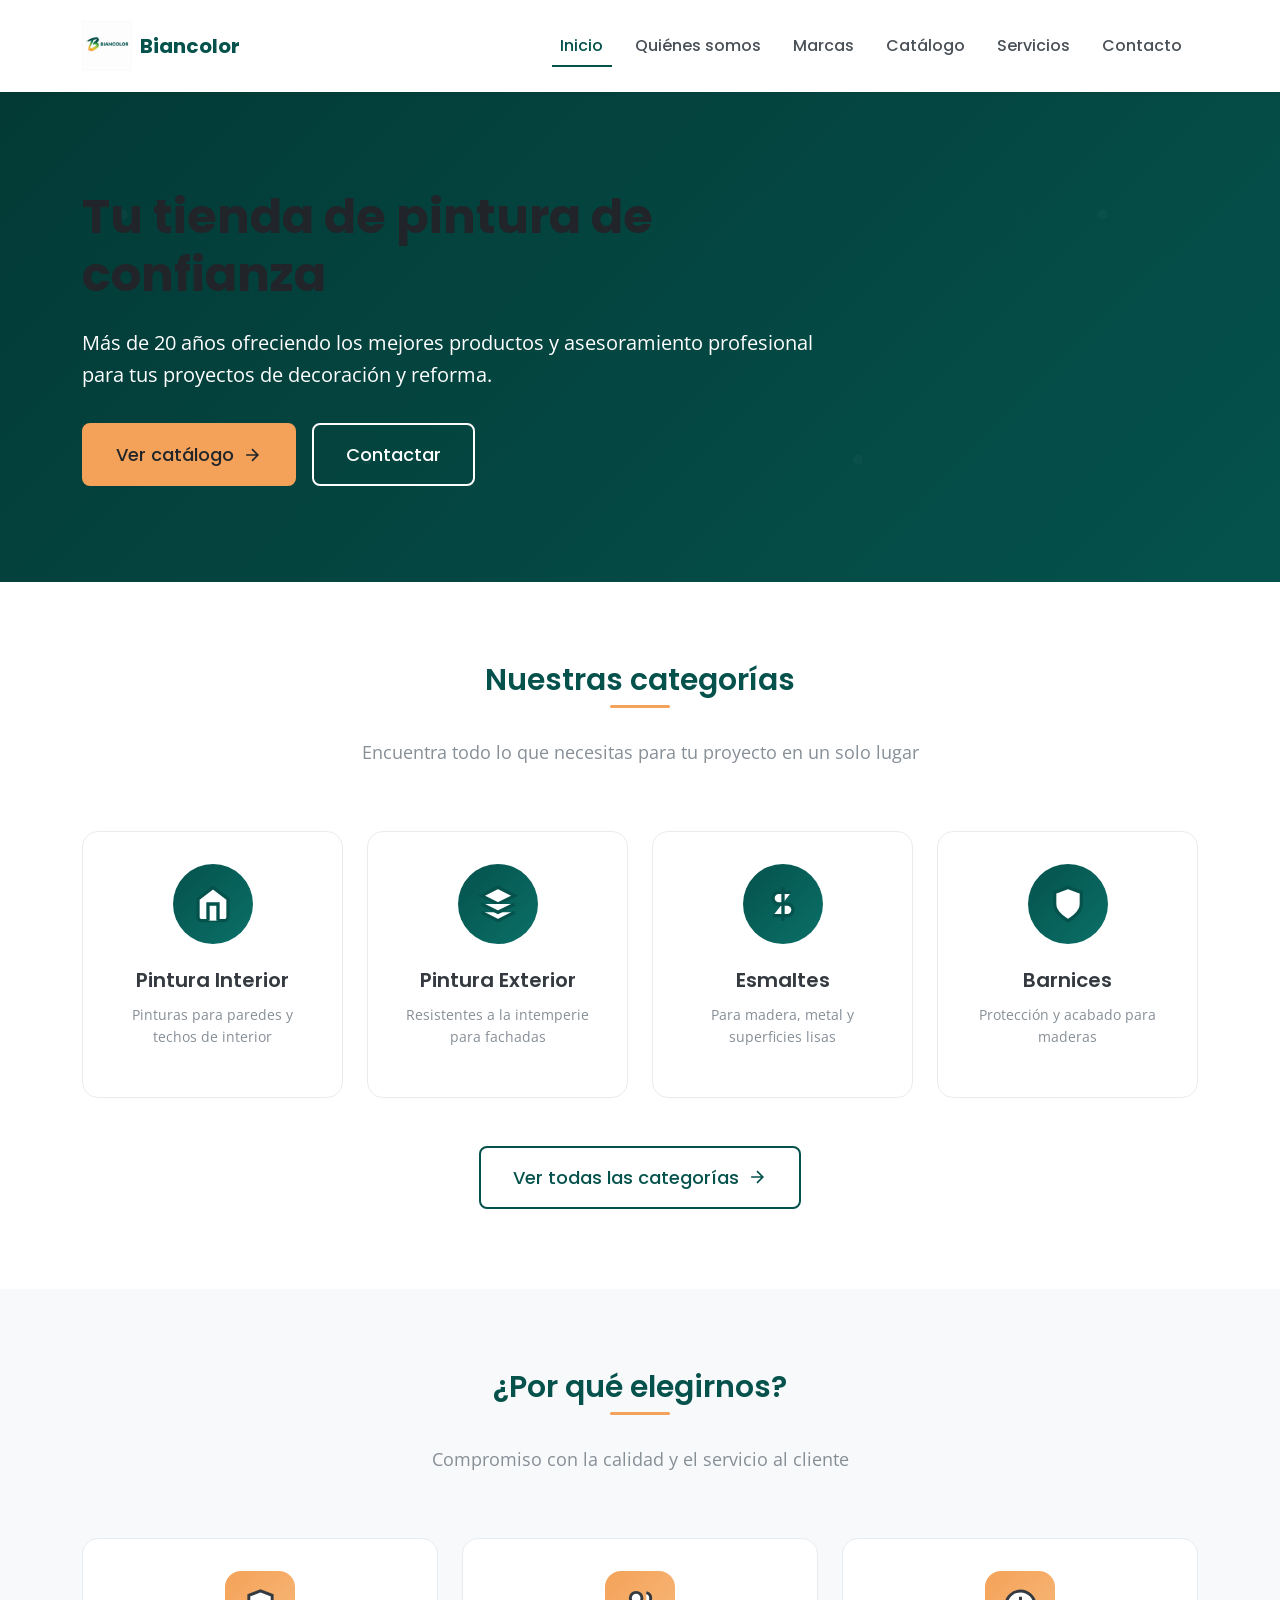
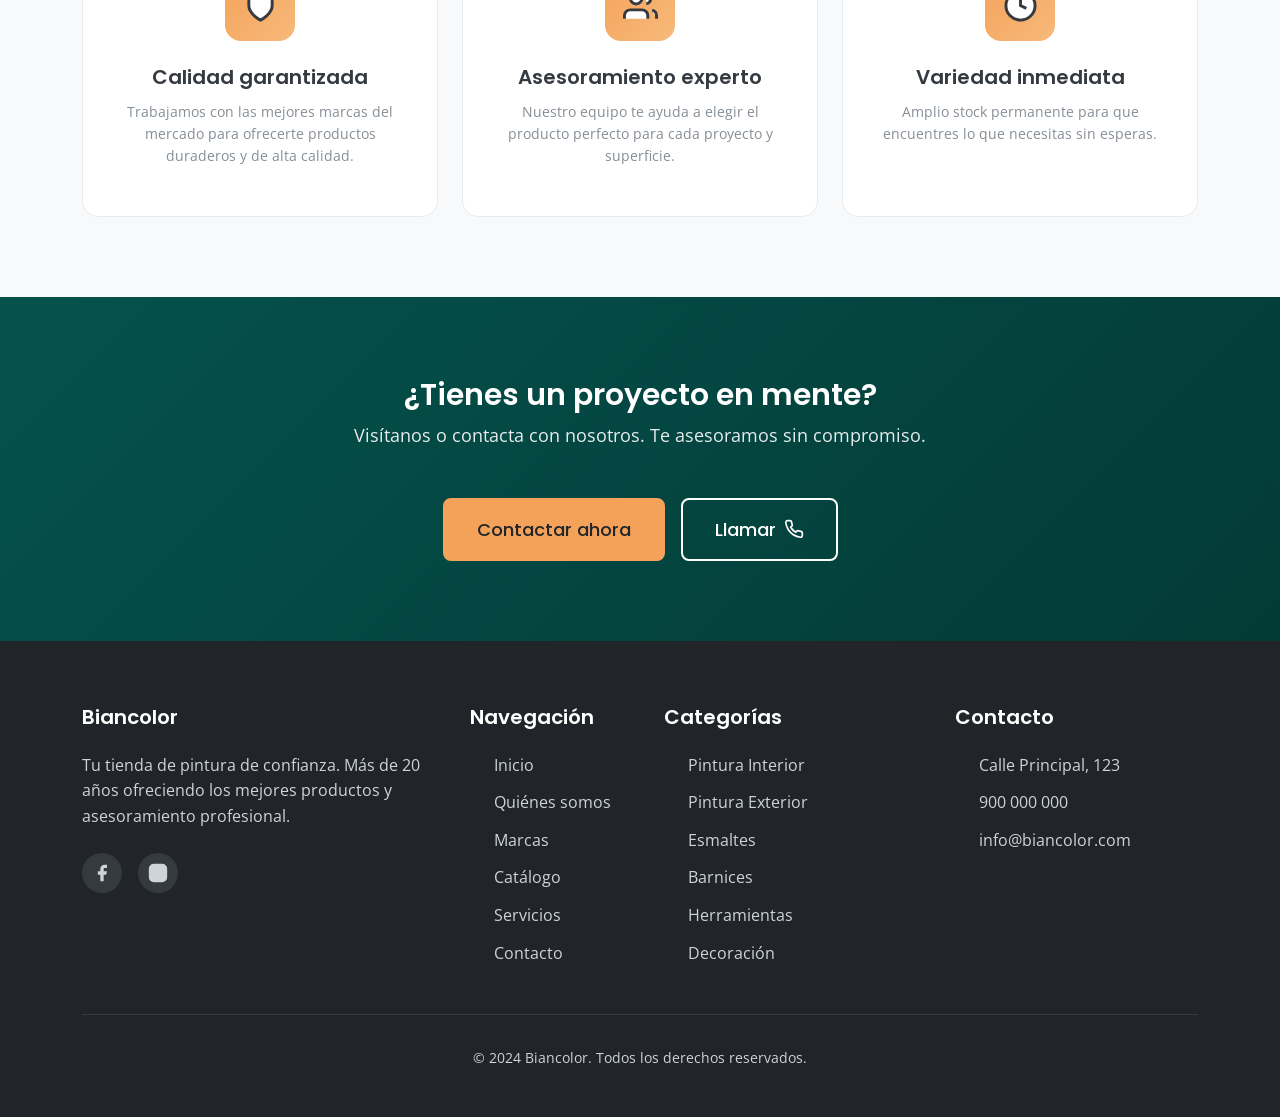
==== index.html @ 81487de4 "feat: web informativa Biancolor - tienda de pintura - HTML semántico con Bootstrap 5 - Catálogo diná" ====
<!DOCTYPE html>
<html lang="es">
<head>
  <meta charset="UTF-8">
  <meta name="viewport" content="width=device-width, initial-scale=1.0">
  <meta name="description" content="Biancolor - Tu tienda de pintura y suministros profesionales. Calidad, variedad y asesoramiento experto.">
  <title>Biancolor | Tu tienda de pintura</title>
  
  <!-- Google Fonts -->
  <link rel="preconnect" href="https://fonts.googleapis.com">
  <link rel="preconnect" href="https://fonts.gstatic.com" crossorigin>
  <link href="https://fonts.googleapis.com/css2?family=Open+Sans:wght@400;500;600&family=Poppins:wght@400;500;600;700&display=swap" rel="stylesheet">
  
  <!-- Bootstrap 5 CSS -->
  <link href="https://cdn.jsdelivr.net/npm/bootstrap@5.3.2/dist/css/bootstrap.min.css" rel="stylesheet">
  
  <!-- Custom CSS -->
  <link rel="stylesheet" href="css/styles.css">
</head>
<body>

  <!-- Navbar -->
  <nav class="navbar navbar-expand-lg sticky-top">
    <div class="container">
      <a class="navbar-brand d-flex align-items-center" href="index.html">
        <img src="images/logo.jpg" alt="Biancolor Logo">
        <span class="brand-text">Biancolor</span>
      </a>
      <button class="navbar-toggler" type="button" data-bs-toggle="collapse" data-bs-target="#navbarNav">
        <span class="navbar-toggler-icon"></span>
      </button>
      <div class="collapse navbar-collapse" id="navbarNav">
        <ul class="navbar-nav ms-auto">
          <li class="nav-item">
            <a class="nav-link active" href="index.html">Inicio</a>
          </li>
          <li class="nav-item">
            <a class="nav-link" href="quienes-somos.html">Quiénes somos</a>
          </li>
          <li class="nav-item">
            <a class="nav-link" href="marcas.html">Marcas</a>
          </li>
          <li class="nav-item">
            <a class="nav-link" href="catalogo.html">Catálogo</a>
          </li>
          <li class="nav-item">
            <a class="nav-link" href="servicios.html">Servicios</a>
          </li>
          <li class="nav-item">
            <a class="nav-link" href="contacto.html">Contacto</a>
          </li>
        </ul>
      </div>
    </div>
  </nav>

  <!-- Hero Section -->
  <section class="hero">
    <div class="container">
      <div class="row align-items-center">
        <div class="col-lg-8 hero-content">
          <h1>Tu tienda de pintura de confianza</h1>
          <p>Más de 20 años ofreciendo los mejores productos y asesoramiento profesional para tus proyectos de decoración y reforma.</p>
          <div class="d-flex flex-wrap gap-3">
            <a href="catalogo.html" class="btn btn-primary btn-lg">
              Ver catálogo
              <svg width="20" height="20" viewBox="0 0 24 24" fill="none" stroke="currentColor" stroke-width="2">
                <path d="M5 12h14M12 5l7 7-7 7"/>
              </svg>
            </a>
            <a href="contacto.html" class="btn btn-outline-primary btn-lg">
              Contactar
            </a>
          </div>
        </div>
      </div>
    </div>
  </section>

  <!-- Categorías destacadas -->
  <section class="section">
    <div class="container">
      <div class="section-title animate-on-scroll">
        <h2>Nuestras categorías</h2>
        <p>Encuentra todo lo que necesitas para tu proyecto en un solo lugar</p>
      </div>
      <div class="row g-4">
        <div class="col-lg-3 col-md-6 animate-on-scroll delay-1">
          <a href="catalogo.html?cat=pintura-interior" class="text-decoration-none">
            <div class="category-card">
              <div class="icon">
                <svg viewBox="0 0 24 24" fill="none" stroke="currentColor" stroke-width="2">
                  <path d="M3 9l9-7 9 7v11a2 2 0 0 1-2 2H5a2 2 0 0 1-2-2z"/>
                  <polyline points="9 22 9 12 15 12 15 22"/>
                </svg>
              </div>
              <h4>Pintura Interior</h4>
              <p>Pinturas para paredes y techos de interior</p>
            </div>
          </a>
        </div>
        <div class="col-lg-3 col-md-6 animate-on-scroll delay-2">
          <a href="catalogo.html?cat=pintura-exterior" class="text-decoration-none">
            <div class="category-card">
              <div class="icon">
                <svg viewBox="0 0 24 24" fill="none" stroke="currentColor" stroke-width="2">
                  <path d="M12 2L2 7l10 5 10-5-10-5z"/>
                  <path d="M2 17l10 5 10-5"/>
                  <path d="M2 12l10 5 10-5"/>
                </svg>
              </div>
              <h4>Pintura Exterior</h4>
              <p>Resistentes a la intemperie para fachadas</p>
            </div>
          </a>
        </div>
        <div class="col-lg-3 col-md-6 animate-on-scroll delay-3">
          <a href="catalogo.html?cat=esmaltes" class="text-decoration-none">
            <div class="category-card">
              <div class="icon">
                <svg viewBox="0 0 24 24" fill="none" stroke="currentColor" stroke-width="2">
                  <path d="M12 2v20M17 5H9.5a3.5 3.5 0 0 0 0 7h5a3.5 3.5 0 0 1 0 7H6"/>
                </svg>
              </div>
              <h4>Esmaltes</h4>
              <p>Para madera, metal y superficies lisas</p>
            </div>
          </a>
        </div>
        <div class="col-lg-3 col-md-6 animate-on-scroll delay-4">
          <a href="catalogo.html?cat=barnices" class="text-decoration-none">
            <div class="category-card">
              <div class="icon">
                <svg viewBox="0 0 24 24" fill="none" stroke="currentColor" stroke-width="2">
                  <path d="M12 22s8-4 8-10V5l-8-3-8 3v7c0 6 8 10 8 10z"/>
                </svg>
              </div>
              <h4>Barnices</h4>
              <p>Protección y acabado para maderas</p>
            </div>
          </a>
        </div>
      </div>
      <div class="text-center mt-5 animate-on-scroll">
        <a href="catalogo.html" class="btn btn-outline-secondary btn-lg">
          Ver todas las categorías
          <svg width="20" height="20" viewBox="0 0 24 24" fill="none" stroke="currentColor" stroke-width="2">
            <path d="M5 12h14M12 5l7 7-7 7"/>
          </svg>
        </a>
      </div>
    </div>
  </section>

  <!-- Por qué elegirnos -->
  <section class="section section-light">
    <div class="container">
      <div class="section-title animate-on-scroll">
        <h2>¿Por qué elegirnos?</h2>
        <p>Compromiso con la calidad y el servicio al cliente</p>
      </div>
      <div class="row g-4">
        <div class="col-lg-4 col-md-6 animate-on-scroll delay-1">
          <div class="service-card">
            <div class="service-icon">
              <svg viewBox="0 0 24 24" fill="none" stroke="currentColor" stroke-width="2">
                <path d="M12 22s8-4 8-10V5l-8-3-8 3v7c0 6 8 10 8 10z"/>
              </svg>
            </div>
            <h4>Calidad garantizada</h4>
            <p>Trabajamos con las mejores marcas del mercado para ofrecerte productos duraderos y de alta calidad.</p>
          </div>
        </div>
        <div class="col-lg-4 col-md-6 animate-on-scroll delay-2">
          <div class="service-card">
            <div class="service-icon">
              <svg viewBox="0 0 24 24" fill="none" stroke="currentColor" stroke-width="2">
                <path d="M17 21v-2a4 4 0 0 0-4-4H5a4 4 0 0 0-4 4v2"/>
                <circle cx="9" cy="7" r="4"/>
                <path d="M23 21v-2a4 4 0 0 0-3-3.87"/>
                <path d="M16 3.13a4 4 0 0 1 0 7.75"/>
              </svg>
            </div>
            <h4>Asesoramiento experto</h4>
            <p>Nuestro equipo te ayuda a elegir el producto perfecto para cada proyecto y superficie.</p>
          </div>
        </div>
        <div class="col-lg-4 col-md-6 animate-on-scroll delay-3">
          <div class="service-card">
            <div class="service-icon">
              <svg viewBox="0 0 24 24" fill="none" stroke="currentColor" stroke-width="2">
                <circle cx="12" cy="12" r="10"/>
                <polyline points="12 6 12 12 16 14"/>
              </svg>
            </div>
            <h4>Variedad inmediata</h4>
            <p>Amplio stock permanente para que encuentres lo que necesitas sin esperas.</p>
          </div>
        </div>
      </div>
    </div>
  </section>

  <!-- CTA -->
  <section class="section" style="background: linear-gradient(135deg, var(--color-primary) 0%, var(--color-primary-dark) 100%); color: white;">
    <div class="container text-center">
      <div class="animate-on-scroll">
        <h2 style="color: white;">¿Tienes un proyecto en mente?</h2>
        <p class="mb-5" style="font-size: var(--fs-lg); opacity: 0.9;">Visítanos o contacta con nosotros. Te asesoramos sin compromiso.</p>
        <div class="d-flex flex-wrap justify-content-center gap-3">
          <a href="contacto.html" class="btn btn-primary btn-lg">
            Contactar ahora
          </a>
          <a href="tel:+34900000000" class="btn btn-outline-primary btn-lg">
            Llamar
            <svg width="20" height="20" viewBox="0 0 24 24" fill="none" stroke="currentColor" stroke-width="2">
              <path d="M22 16.92v3a2 2 0 0 1-2.18 2 19.79 19.79 0 0 1-8.63-3.07 19.5 19.5 0 0 1-6-6 19.79 19.79 0 0 1-3.07-8.67A2 2 0 0 1 4.11 2h3a2 2 0 0 1 2 1.72 12.84 12.84 0 0 0 .7 2.81 2 2 0 0 1-.45 2.11L8.09 9.91a16 16 0 0 0 6 6l1.27-1.27a2 2 0 0 1 2.11-.45 12.84 12.84 0 0 0 2.81.7A2 2 0 0 1 22 16.92z"/>
            </svg>
          </a>
        </div>
      </div>
    </div>
  </section>

  <!-- Footer -->
  <footer class="footer">
    <div class="container">
      <div class="row g-5">
        <div class="col-lg-4">
          <h5>Biancolor</h5>
          <p>Tu tienda de pintura de confianza. Más de 20 años ofreciendo los mejores productos y asesoramiento profesional.</p>
          <div class="social-links mt-4">
            <a href="#" aria-label="Facebook">
              <svg viewBox="0 0 24 24" fill="currentColor">
                <path d="M18 2h-3a5 5 0 0 0-5 5v3H7v4h3v8h4v-8h3l1-4h-4V7a1 1 0 0 1 1-1h3z"/>
              </svg>
            </a>
            <a href="#" aria-label="Instagram">
              <svg viewBox="0 0 24 24" fill="none" stroke="currentColor" stroke-width="2">
                <rect x="2" y="2" width="20" height="20" rx="5" ry="5"/>
                <path d="M16 11.37A4 4 0 1 1 12.63 8 4 4 0 0 1 16 11.37z"/>
                <line x1="17.5" y1="6.5" x2="17.51" y2="6.5"/>
              </svg>
            </a>
          </div>
        </div>
        <div class="col-lg-2 col-md-4">
          <h5>Navegación</h5>
          <ul class="footer-links">
            <li><a href="index.html">Inicio</a></li>
            <li><a href="quienes-somos.html">Quiénes somos</a></li>
            <li><a href="marcas.html">Marcas</a></li>
            <li><a href="catalogo.html">Catálogo</a></li>
            <li><a href="servicios.html">Servicios</a></li>
            <li><a href="contacto.html">Contacto</a></li>
          </ul>
        </div>
        <div class="col-lg-3 col-md-4">
          <h5>Categorías</h5>
          <ul class="footer-links">
            <li><a href="catalogo.html?cat=pintura-interior">Pintura Interior</a></li>
            <li><a href="catalogo.html?cat=pintura-exterior">Pintura Exterior</a></li>
            <li><a href="catalogo.html?cat=esmaltes">Esmaltes</a></li>
            <li><a href="catalogo.html?cat=barnices">Barnices</a></li>
            <li><a href="catalogo.html?cat=herramientas">Herramientas</a></li>
            <li><a href="catalogo.html?cat=decoracion">Decoración</a></li>
          </ul>
        </div>
        <div class="col-lg-3 col-md-4">
          <h5>Contacto</h5>
          <ul class="footer-links">
            <li>
              <a href="https://maps.google.com" target="_blank">
                Calle Principal, 123
              </a>
            </li>
            <li>
              <a href="tel:+34900000000">
                900 000 000
              </a>
            </li>
            <li>
              <a href="mailto:info@biancolor.com">
                info@biancolor.com
              </a>
            </li>
          </ul>
        </div>
      </div>
      <div class="footer-bottom">
        <p>&copy; 2024 Biancolor. Todos los derechos reservados.</p>
      </div>
    </div>
  </footer>

  <!-- WhatsApp Float (solo móvil) -->
  <a href="https://wa.me/34600000000?text=Hola%2C%20me%20gustaría%20información%20sobre%20sus%20productos" 
     class="whatsapp-float d-md-none" 
     aria-label="Contactar por WhatsApp"
     target="_blank">
    <svg viewBox="0 0 24 24" fill="currentColor">
      <path d="M17.472 14.382c-.297-.149-1.758-.867-2.03-.967-.273-.099-.471-.148-.67.15-.197.297-.767.966-.94 1.164-.173.199-.347.223-.644.075-.297-.15-1.255-.463-2.39-1.475-.883-.788-1.48-1.761-1.653-2.059-.173-.297-.018-.458.13-.606.134-.133.298-.347.446-.52.149-.174.198-.298.298-.497.099-.198.05-.371-.025-.52-.075-.149-.669-1.612-.916-2.207-.242-.579-.487-.5-.669-.51-.173-.008-.371-.01-.57-.01-.198 0-.52.074-.792.372-.272.297-1.04 1.016-1.04 2.479 0 1.462 1.065 2.875 1.213 3.074.149.198 2.096 3.2 5.077 4.487.709.306 1.262.489 1.694.625.712.227 1.36.195 1.871.118.571-.085 1.758-.719 2.006-1.413.248-.694.248-1.289.173-1.413-.074-.124-.272-.198-.57-.347m-5.421 7.403h-.004a9.87 9.87 0 01-5.031-1.378l-.361-.214-3.741.982.998-3.648-.235-.374a9.86 9.86 0 01-1.51-5.26c.001-5.45 4.436-9.884 9.888-9.884 2.64 0 5.122 1.03 6.988 2.898a9.825 9.825 0 012.893 6.994c-.003 5.45-4.437 9.884-9.885 9.884m8.413-18.297A11.815 11.815 0 0012.05 0C5.495 0 .16 5.335.157 11.892c0 2.096.547 4.142 1.588 5.945L.057 24l6.305-1.654a11.882 11.882 0 005.683 1.448h.005c6.554 0 11.89-5.335 11.893-11.893a11.821 11.821 0 00-3.48-8.413z"/>
    </svg>
  </a>

  <!-- Bootstrap JS -->
  <script src="https://cdn.jsdelivr.net/npm/bootstrap@5.3.2/dist/js/bootstrap.bundle.min.js"></script>
  
  <!-- Custom JS -->
  <script src="js/animations.js"></script>
</body>
</html>
---- css/styles.css ----
/* ============================================
   BIANCOLOR - Estilos principales
   ============================================ */

/* ---------- Variables CSS ---------- */
:root {
  /* Colores corporativos (basados en logo teal) */
  --color-primary: #05524c;
  --color-primary-light: #0a7068;
  --color-primary-dark: #033a36;
  --color-secondary: #f4a259;
  --color-secondary-light: #f7b97a;
  --color-accent: #e76f51;

  /* Neutros */
  --color-white: #ffffff;
  --color-light: #f8f9fa;
  --color-gray-100: #f1f3f5;
  --color-gray-200: #e9ecef;
  --color-gray-300: #dee2e6;
  --color-gray-400: #ced4da;
  --color-gray-500: #adb5bd;
  --color-gray-600: #868e96;
  --color-gray-700: #495057;
  --color-gray-800: #343a40;
  --color-gray-900: #212529;

  /* Tipografía */
  --font-primary: 'Poppins', sans-serif;
  --font-secondary: 'Open Sans', sans-serif;

  /* Tamaños de fuente */
  --fs-xs: 0.75rem;
  --fs-sm: 0.875rem;
  --fs-base: 1rem;
  --fs-lg: 1.125rem;
  --fs-xl: 1.25rem;
  --fs-2xl: 1.5rem;
  --fs-3xl: 1.875rem;
  --fs-4xl: 2.25rem;
  --fs-5xl: 3rem;

  /* Espaciado */
  --space-1: 0.25rem;
  --space-2: 0.5rem;
  --space-3: 0.75rem;
  --space-4: 1rem;
  --space-5: 1.25rem;
  --space-6: 1.5rem;
  --space-8: 2rem;
  --space-10: 2.5rem;
  --space-12: 3rem;
  --space-16: 4rem;
  --space-20: 5rem;
  --space-24: 6rem;

  /* Bordes y sombras */
  --radius-sm: 0.25rem;
  --radius-md: 0.5rem;
  --radius-lg: 1rem;
  --radius-full: 9999px;

  --shadow-sm: 0 1px 3px rgba(0, 0, 0, 0.08);
  --shadow-md: 0 4px 6px rgba(0, 0, 0, 0.1);
  --shadow-lg: 0 10px 25px rgba(0, 0, 0, 0.12);
  --shadow-xl: 0 20px 40px rgba(0, 0, 0, 0.15);

  /* Transiciones */
  --transition-fast: 0.15s ease;
  --transition-base: 0.3s ease;
  --transition-slow: 0.5s ease;
}

/* ---------- Reset y base ---------- */
*,
*::before,
*::after {
  box-sizing: border-box;
  margin: 0;
  padding: 0;
}

html {
  scroll-behavior: smooth;
  font-size: 16px;
}

body {
  font-family: var(--font-secondary);
  font-size: var(--fs-base);
  line-height: 1.6;
  color: var(--color-gray-800);
  background-color: var(--color-white);
  overflow-x: hidden;
}

h1, h2, h3, h4, h5, h6 {
  font-family: var(--font-primary);
  font-weight: 600;
  line-height: 1.2;
  color: var(--color-gray-900);
}

h1 { font-size: var(--fs-4xl); }
h2 { font-size: var(--fs-3xl); }
h3 { font-size: var(--fs-2xl); }
h4 { font-size: var(--fs-xl); }

a {
  color: var(--color-primary);
  text-decoration: none;
  transition: color var(--transition-fast);
}

a:hover {
  color: var(--color-primary-light);
}

img {
  max-width: 100%;
  height: auto;
  display: block;
}

/* ---------- Animaciones ---------- */
@keyframes fadeIn {
  from {
    opacity: 0;
    transform: translateY(20px);
  }
  to {
    opacity: 1;
    transform: translateY(0);
  }
}

@keyframes fadeInLeft {
  from {
    opacity: 0;
    transform: translateX(-30px);
  }
  to {
    opacity: 1;
    transform: translateX(0);
  }
}

@keyframes fadeInRight {
  from {
    opacity: 0;
    transform: translateX(30px);
  }
  to {
    opacity: 1;
    transform: translateX(0);
  }
}

@keyframes scaleIn {
  from {
    opacity: 0;
    transform: scale(0.9);
  }
  to {
    opacity: 1;
    transform: scale(1);
  }
}

@keyframes pulse {
  0%, 100% {
    transform: scale(1);
  }
  50% {
    transform: scale(1.05);
  }
}

@keyframes float {
  0%, 100% {
    transform: translateY(0);
  }
  50% {
    transform: translateY(-10px);
  }
}

/* Clases de animación */
.animate-on-scroll {
  opacity: 0;
  transform: translateY(30px);
  transition: opacity var(--transition-slow), transform var(--transition-slow);
}

.animate-on-scroll.visible {
  opacity: 1;
  transform: translateY(0);
}

.animate-on-scroll.delay-1 { transition-delay: 0.1s; }
.animate-on-scroll.delay-2 { transition-delay: 0.2s; }
.animate-on-scroll.delay-3 { transition-delay: 0.3s; }
.animate-on-scroll.delay-4 { transition-delay: 0.4s; }

/* ---------- Componentes ---------- */

/* Navbar */
.navbar {
  background-color: var(--color-white);
  box-shadow: var(--shadow-sm);
  padding: var(--space-4) 0;
  position: sticky;
  top: 0;
  z-index: 1000;
  transition: all var(--transition-base);
}

.navbar.scrolled {
  padding: var(--space-2) 0;
  box-shadow: var(--shadow-md);
}

.navbar-brand img {
  height: 50px;
  width: auto;
  transition: transform var(--transition-base);
}

.navbar-brand:hover img {
  transform: scale(1.05);
}

.navbar-brand .brand-text {
  font-family: var(--font-primary);
  font-weight: 700;
  font-size: var(--fs-xl);
  color: var(--color-primary);
  margin-left: var(--space-2);
}

.nav-link {
  font-family: var(--font-primary);
  font-weight: 500;
  color: var(--color-gray-700) !important;
  padding: var(--space-2) var(--space-4) !important;
  position: relative;
  transition: color var(--transition-fast);
}

.nav-link::after {
  content: '';
  position: absolute;
  bottom: 0;
  left: 50%;
  width: 0;
  height: 2px;
  background-color: var(--color-primary);
  transition: all var(--transition-base);
  transform: translateX(-50%);
}

.nav-link:hover::after,
.nav-link.active::after {
  width: 80%;
}

.nav-link:hover,
.nav-link.active {
  color: var(--color-primary) !important;
}

.navbar-toggler {
  border: none;
  padding: var(--space-2);
}

.navbar-toggler:focus {
  box-shadow: none;
}

.navbar-toggler-icon {
  background-image: url("data:image/svg+xml,%3csvg xmlns='http://www.w3.org/2000/svg' viewBox='0 0 30 30'%3e%3cpath stroke='rgba(5, 82, 76, 0.8)' stroke-linecap='round' stroke-miterlimit='10' stroke-width='2' d='M4 7h22M4 15h22M4 23h22'/%3e%3c/svg%3e");
}

/* Hero Section */
.hero {
  background: linear-gradient(135deg, var(--color-primary-dark) 0%, var(--color-primary) 100%);
  color: var(--color-white);
  padding: var(--space-24) 0;
  position: relative;
  overflow: hidden;
}

.hero::before {
  content: '';
  position: absolute;
  top: 0;
  left: 0;
  right: 0;
  bottom: 0;
  background: url('data:image/svg+xml,<svg xmlns="http://www.w3.org/2000/svg" viewBox="0 0 100 100"><defs><pattern id="grain" width="100" height="100" patternUnits="userSpaceOnUse"><circle cx="25" cy="25" r="1" fill="rgba(255,255,255,0.05)"/><circle cx="75" cy="75" r="1" fill="rgba(255,255,255,0.05)"/></pattern></defs><rect width="100" height="100" fill="url(%23grain)"/></svg>');
  opacity: 0.5;
}

.hero-content {
  position: relative;
  z-index: 1;
}

.hero h1 {
  font-size: var(--fs-5xl);
  font-weight: 700;
  margin-bottom: var(--space-6);
  animation: fadeIn 0.8s ease-out;
}

.hero p {
  font-size: var(--fs-xl);
  opacity: 0.9;
  margin-bottom: var(--space-8);
  animation: fadeIn 0.8s ease-out 0.2s both;
}

.hero .btn {
  animation: fadeIn 0.8s ease-out 0.4s both;
}

/* Botones */
.btn {
  font-family: var(--font-primary);
  font-weight: 500;
  padding: var(--space-3) var(--space-6);
  border-radius: var(--radius-md);
  transition: all var(--transition-base);
  display: inline-flex;
  align-items: center;
  gap: var(--space-2);
}

.btn-primary {
  background-color: var(--color-secondary);
  color: var(--color-gray-900);
  border: 2px solid var(--color-secondary);
}

.btn-primary:hover {
  background-color: var(--color-secondary-light);
  border-color: var(--color-secondary-light);
  transform: translateY(-2px);
  box-shadow: var(--shadow-lg);
  color: var(--color-gray-900);
}

.btn-outline-primary {
  background-color: transparent;
  color: var(--color-white);
  border: 2px solid var(--color-white);
}

.btn-outline-primary:hover {
  background-color: var(--color-white);
  color: var(--color-primary);
  transform: translateY(-2px);
  box-shadow: var(--shadow-lg);
}

.btn-outline-secondary {
  background-color: transparent;
  color: var(--color-primary);
  border: 2px solid var(--color-primary);
}

.btn-outline-secondary:hover {
  background-color: var(--color-primary);
  color: var(--color-white);
  transform: translateY(-2px);
  box-shadow: var(--shadow-lg);
}

.btn-lg {
  padding: var(--space-4) var(--space-8);
  font-size: var(--fs-lg);
}

/* Secciones */
.section {
  padding: var(--space-20) 0;
}

.section-light {
  background-color: var(--color-light);
}

.section-title {
  text-align: center;
  margin-bottom: var(--space-16);
}

.section-title h2 {
  color: var(--color-primary);
  margin-bottom: var(--space-4);
  position: relative;
  display: inline-block;
}

.section-title h2::after {
  content: '';
  position: absolute;
  bottom: -10px;
  left: 50%;
  transform: translateX(-50%);
  width: 60px;
  height: 3px;
  background-color: var(--color-secondary);
  border-radius: var(--radius-full);
}

.section-title p {
  color: var(--color-gray-600);
  font-size: var(--fs-lg);
  max-width: 600px;
  margin: var(--space-6) auto 0;
}

/* Tarjetas de categorías */
.category-card {
  background: var(--color-white);
  border-radius: var(--radius-lg);
  padding: var(--space-8);
  text-align: center;
  transition: all var(--transition-base);
  border: 1px solid var(--color-gray-200);
  height: 100%;
}

.category-card:hover {
  transform: translateY(-8px);
  box-shadow: var(--shadow-xl);
  border-color: var(--color-primary);
}

.category-card .icon {
  width: 80px;
  height: 80px;
  background: linear-gradient(135deg, var(--color-primary) 0%, var(--color-primary-light) 100%);
  border-radius: var(--radius-full);
  display: flex;
  align-items: center;
  justify-content: center;
  margin: 0 auto var(--space-6);
  transition: transform var(--transition-base);
}

.category-card:hover .icon {
  transform: scale(1.1) rotate(5deg);
}

.category-card .icon svg {
  width: 40px;
  height: 40px;
  fill: var(--color-white);
}

.category-card h4 {
  margin-bottom: var(--space-3);
  color: var(--color-gray-800);
}

.category-card p {
  color: var(--color-gray-600);
  font-size: var(--fs-sm);
}

/* Tarjetas de productos */
.product-card {
  background: var(--color-white);
  border-radius: var(--radius-lg);
  overflow: hidden;
  transition: all var(--transition-base);
  border: 1px solid var(--color-gray-200);
  height: 100%;
  display: flex;
  flex-direction: column;
}

.product-card:hover {
  transform: translateY(-5px);
  box-shadow: var(--shadow-lg);
}

.product-card .product-image {
  position: relative;
  overflow: hidden;
  aspect-ratio: 4 / 3;
}

.product-card .product-image img {
  width: 100%;
  height: 100%;
  object-fit: cover;
  transition: transform var(--transition-slow);
}

.product-card:hover .product-image img {
  transform: scale(1.08);
}

.product-card .product-badge {
  position: absolute;
  top: var(--space-3);
  left: var(--space-3);
  background-color: var(--color-secondary);
  color: var(--color-gray-900);
  padding: var(--space-1) var(--space-3);
  border-radius: var(--radius-full);
  font-size: var(--fs-xs);
  font-weight: 600;
  font-family: var(--font-primary);
}

.product-card .product-body {
  padding: var(--space-5);
  flex-grow: 1;
  display: flex;
  flex-direction: column;
}

.product-card .product-ref {
  font-size: var(--fs-xs);
  color: var(--color-gray-500);
  font-family: var(--font-primary);
  margin-bottom: var(--space-2);
}

.product-card .product-name {
  font-family: var(--font-primary);
  font-weight: 600;
  font-size: var(--fs-lg);
  color: var(--color-gray-800);
  margin-bottom: var(--space-2);
}

.product-card .product-brand {
  font-size: var(--fs-sm);
  color: var(--color-primary);
  font-weight: 500;
  margin-bottom: var(--space-3);
}

.product-card .product-description {
  font-size: var(--fs-sm);
  color: var(--color-gray-600);
  line-height: 1.5;
  flex-grow: 1;
}

/* Filtros del catálogo */
.catalog-filters {
  display: flex;
  flex-wrap: wrap;
  gap: var(--space-3);
  justify-content: center;
  margin-bottom: var(--space-10);
}

.filter-btn {
  font-family: var(--font-primary);
  font-weight: 500;
  padding: var(--space-2) var(--space-5);
  border: 2px solid var(--color-gray-300);
  border-radius: var(--radius-full);
  background: var(--color-white);
  color: var(--color-gray-700);
  cursor: pointer;
  transition: all var(--transition-base);
}

.filter-btn:hover {
  border-color: var(--color-primary);
  color: var(--color-primary);
  background-color: var(--color-light);
}

.filter-btn.active {
  background-color: var(--color-primary);
  border-color: var(--color-primary);
  color: var(--color-white);
}

/* Empty state */
.empty-state {
  text-align: center;
  padding: var(--space-16) var(--space-8);
}

.empty-state .empty-icon {
  width: 120px;
  height: 120px;
  margin: 0 auto var(--space-8);
  opacity: 0.4;
}

.empty-state h3 {
  color: var(--color-gray-600);
  margin-bottom: var(--space-3);
}

.empty-state p {
  color: var(--color-gray-500);
  max-width: 400px;
  margin: 0 auto;
}

/* Marcas */
.brand-card {
  background: var(--color-white);
  border-radius: var(--radius-lg);
  padding: var(--space-8);
  display: flex;
  align-items: center;
  justify-content: center;
  transition: all var(--transition-base);
  border: 1px solid var(--color-gray-200);
  min-height: 120px;
}

.brand-card:hover {
  transform: translateY(-3px);
  box-shadow: var(--shadow-md);
  border-color: var(--color-primary);
}

.brand-card img {
  max-height: 60px;
  width: auto;
  filter: grayscale(100%);
  opacity: 0.7;
  transition: all var(--transition-base);
}

.brand-card:hover img {
  filter: grayscale(0%);
  opacity: 1;
}

/* Servicios */
.service-card {
  background: var(--color-white);
  border-radius: var(--radius-lg);
  padding: var(--space-8);
  text-align: center;
  transition: all var(--transition-base);
  border: 1px solid var(--color-gray-200);
  height: 100%;
}

.service-card:hover {
  transform: translateY(-5px);
  box-shadow: var(--shadow-lg);
  border-color: var(--color-secondary);
}

.service-card .service-icon {
  width: 70px;
  height: 70px;
  background: linear-gradient(135deg, var(--color-secondary) 0%, var(--color-secondary-light) 100%);
  border-radius: var(--radius-lg);
  display: flex;
  align-items: center;
  justify-content: center;
  margin: 0 auto var(--space-6);
  transition: transform var(--transition-base);
}

.service-card:hover .service-icon {
  transform: rotate(10deg) scale(1.1);
}

.service-card .service-icon svg {
  width: 35px;
  height: 35px;
  fill: var(--color-white);
}

.service-card h4 {
  margin-bottom: var(--space-3);
  color: var(--color-gray-800);
}

.service-card p {
  color: var(--color-gray-600);
  font-size: var(--fs-sm);
}

/* Contacto */
.contact-info {
  background: var(--color-white);
  border-radius: var(--radius-lg);
  padding: var(--space-8);
  height: 100%;
  border: 1px solid var(--color-gray-200);
}

.contact-info .info-item {
  display: flex;
  align-items: flex-start;
  gap: var(--space-4);
  margin-bottom: var(--space-6);
  padding-bottom: var(--space-6);
  border-bottom: 1px solid var(--color-gray-200);
}

.contact-info .info-item:last-child {
  margin-bottom: 0;
  padding-bottom: 0;
  border-bottom: none;
}

.contact-info .info-icon {
  width: 50px;
  height: 50px;
  min-width: 50px;
  background-color: var(--color-light);
  border-radius: var(--radius-md);
  display: flex;
  align-items: center;
  justify-content: center;
  transition: all var(--transition-base);
}

.contact-info .info-item:hover .info-icon {
  background-color: var(--color-primary);
}

.contact-info .info-icon svg {
  width: 24px;
  height: 24px;
  fill: var(--color-primary);
  transition: fill var(--transition-base);
}

.contact-info .info-item:hover .info-icon svg {
  fill: var(--color-white);
}

.contact-info .info-content h5 {
  font-family: var(--font-primary);
  font-weight: 600;
  margin-bottom: var(--space-1);
  color: var(--color-gray-800);
}

.contact-info .info-content p {
  color: var(--color-gray-600);
  margin: 0;
}

.contact-info .info-content a {
  color: var(--color-primary);
  font-weight: 500;
}

.contact-info .info-content a:hover {
  color: var(--color-primary-light);
  text-decoration: underline;
}

/* Mapa */
.map-container {
  border-radius: var(--radius-lg);
  overflow: hidden;
  height: 100%;
  min-height: 400px;
  box-shadow: var(--shadow-md);
}

.map-container iframe {
  width: 100%;
  height: 100%;
  border: none;
}

/* WhatsApp Float Button */
.whatsapp-float {
  position: fixed;
  bottom: var(--space-8);
  right: var(--space-8);
  width: 60px;
  height: 60px;
  background-color: #25d366;
  border-radius: var(--radius-full);
  display: flex;
  align-items: center;
  justify-content: center;
  box-shadow: 0 4px 15px rgba(37, 211, 102, 0.4);
  z-index: 1000;
  transition: all var(--transition-base);
  animation: float 3s ease-in-out infinite;
}

.whatsapp-float:hover {
  transform: scale(1.1);
  box-shadow: 0 6px 20px rgba(37, 211, 102, 0.5);
  background-color: #20bd5a;
}

.whatsapp-float svg {
  width: 32px;
  height: 32px;
  fill: var(--color-white);
}

/* Footer */
.footer {
  background-color: var(--color-gray-900);
  color: var(--color-gray-400);
  padding: var(--space-16) 0 var(--space-8);
}

.footer h5 {
  color: var(--color-white);
  font-family: var(--font-primary);
  font-weight: 600;
  margin-bottom: var(--space-6);
}

.footer a {
  color: var(--color-gray-400);
  transition: color var(--transition-fast);
}

.footer a:hover {
  color: var(--color-secondary);
}

.footer .footer-links {
  list-style: none;
  padding: 0;
}

.footer .footer-links li {
  margin-bottom: var(--space-3);
}

.footer .footer-links li a {
  display: inline-flex;
  align-items: center;
  gap: var(--space-2);
}

.footer .footer-links li a::before {
  content: '→';
  opacity: 0;
  transform: translateX(-10px);
  transition: all var(--transition-fast);
}

.footer .footer-links li a:hover::before {
  opacity: 1;
  transform: translateX(0);
}

.footer .social-links {
  display: flex;
  gap: var(--space-4);
}

.footer .social-links a {
  width: 40px;
  height: 40px;
  background-color: var(--color-gray-800);
  border-radius: var(--radius-full);
  display: flex;
  align-items: center;
  justify-content: center;
  transition: all var(--transition-base);
}

.footer .social-links a:hover {
  background-color: var(--color-primary);
  transform: translateY(-3px);
}

.footer .social-links a svg {
  width: 20px;
  height: 20px;
  fill: var(--color-gray-400);
  transition: fill var(--transition-fast);
}

.footer .social-links a:hover svg {
  fill: var(--color-white);
}

.footer-bottom {
  border-top: 1px solid var(--color-gray-800);
  padding-top: var(--space-8);
  margin-top: var(--space-8);
  text-align: center;
  font-size: var(--fs-sm);
}

/* Breadcrumbs */
.breadcrumb {
  background-color: transparent;
  padding: var(--space-4) 0;
  margin-bottom: var(--space-6);
}

.breadcrumb-item a {
  color: var(--color-primary);
  font-weight: 500;
}

.breadcrumb-item.active {
  color: var(--color-gray-600);
}

.breadcrumb-item + .breadcrumb-item::before {
  content: '>';
  color: var(--color-gray-400);
}

/* Page header */
.page-header {
  background: linear-gradient(135deg, var(--color-primary-dark) 0%, var(--color-primary) 100%);
  color: var(--color-white);
  padding: var(--space-16) 0;
  margin-bottom: var(--space-16);
}

.page-header h1 {
  color: var(--color-white);
  margin-bottom: var(--space-4);
}

.page-header p {
  opacity: 0.9;
  font-size: var(--fs-lg);
}

/* ---------- Responsive ---------- */

/* Tablet */
@media (max-width: 991.98px) {
  :root {
    --fs-5xl: 2.5rem;
    --fs-4xl: 2rem;
    --fs-3xl: 1.75rem;
  }

  .hero {
    padding: var(--space-16) 0;
  }

  .section {
    padding: var(--space-16) 0;
  }
}

/* Móvil */
@media (max-width: 767.98px) {
  :root {
    --fs-5xl: 2rem;
    --fs-4xl: 1.75rem;
    --fs-3xl: 1.5rem;
    --fs-2xl: 1.25rem;
  }

  .hero {
    padding: var(--space-12) 0;
    text-align: center;
  }

  .section {
    padding: var(--space-12) 0;
  }

  .section-title {
    margin-bottom: var(--space-10);
  }

  .navbar-collapse {
    background-color: var(--color-white);
    padding: var(--space-4);
    border-radius: var(--radius-md);
    margin-top: var(--space-4);
    box-shadow: var(--shadow-lg);
  }

  .whatsapp-float {
    bottom: var(--space-6);
    right: var(--space-6);
    width: 55px;
    height: 55px;
  }

  .footer {
    padding: var(--space-10) 0 var(--space-6);
    text-align: center;
  }

  .footer .social-links {
    justify-content: center;
  }

  .contact-info .info-item {
    flex-direction: column;
    align-items: center;
    text-align: center;
  }
}

/* Pantallas grandes */
@media (min-width: 1200px) {
  .container {
    max-width: 1140px;
  }
}

/* Utilidades adicionales */
.text-primary { color: var(--color-primary) !important; }
.bg-primary { background-color: var(--color-primary) !important; }
.text-secondary { color: var(--color-secondary) !important; }
.bg-secondary { background-color: var(--color-secondary) !important; }

.shadow-hover {
  transition: all var(--transition-base);
}

.shadow-hover:hover {
  box-shadow: var(--shadow-lg);
  transform: translateY(-3px);
}

.img-cover {
  width: 100%;
  height: 100%;
  object-fit: cover;
}

.ratio-4-3 {
  aspect-ratio: 4 / 3;
}

.ratio-16-9 {
  aspect-ratio: 16 / 9;
}
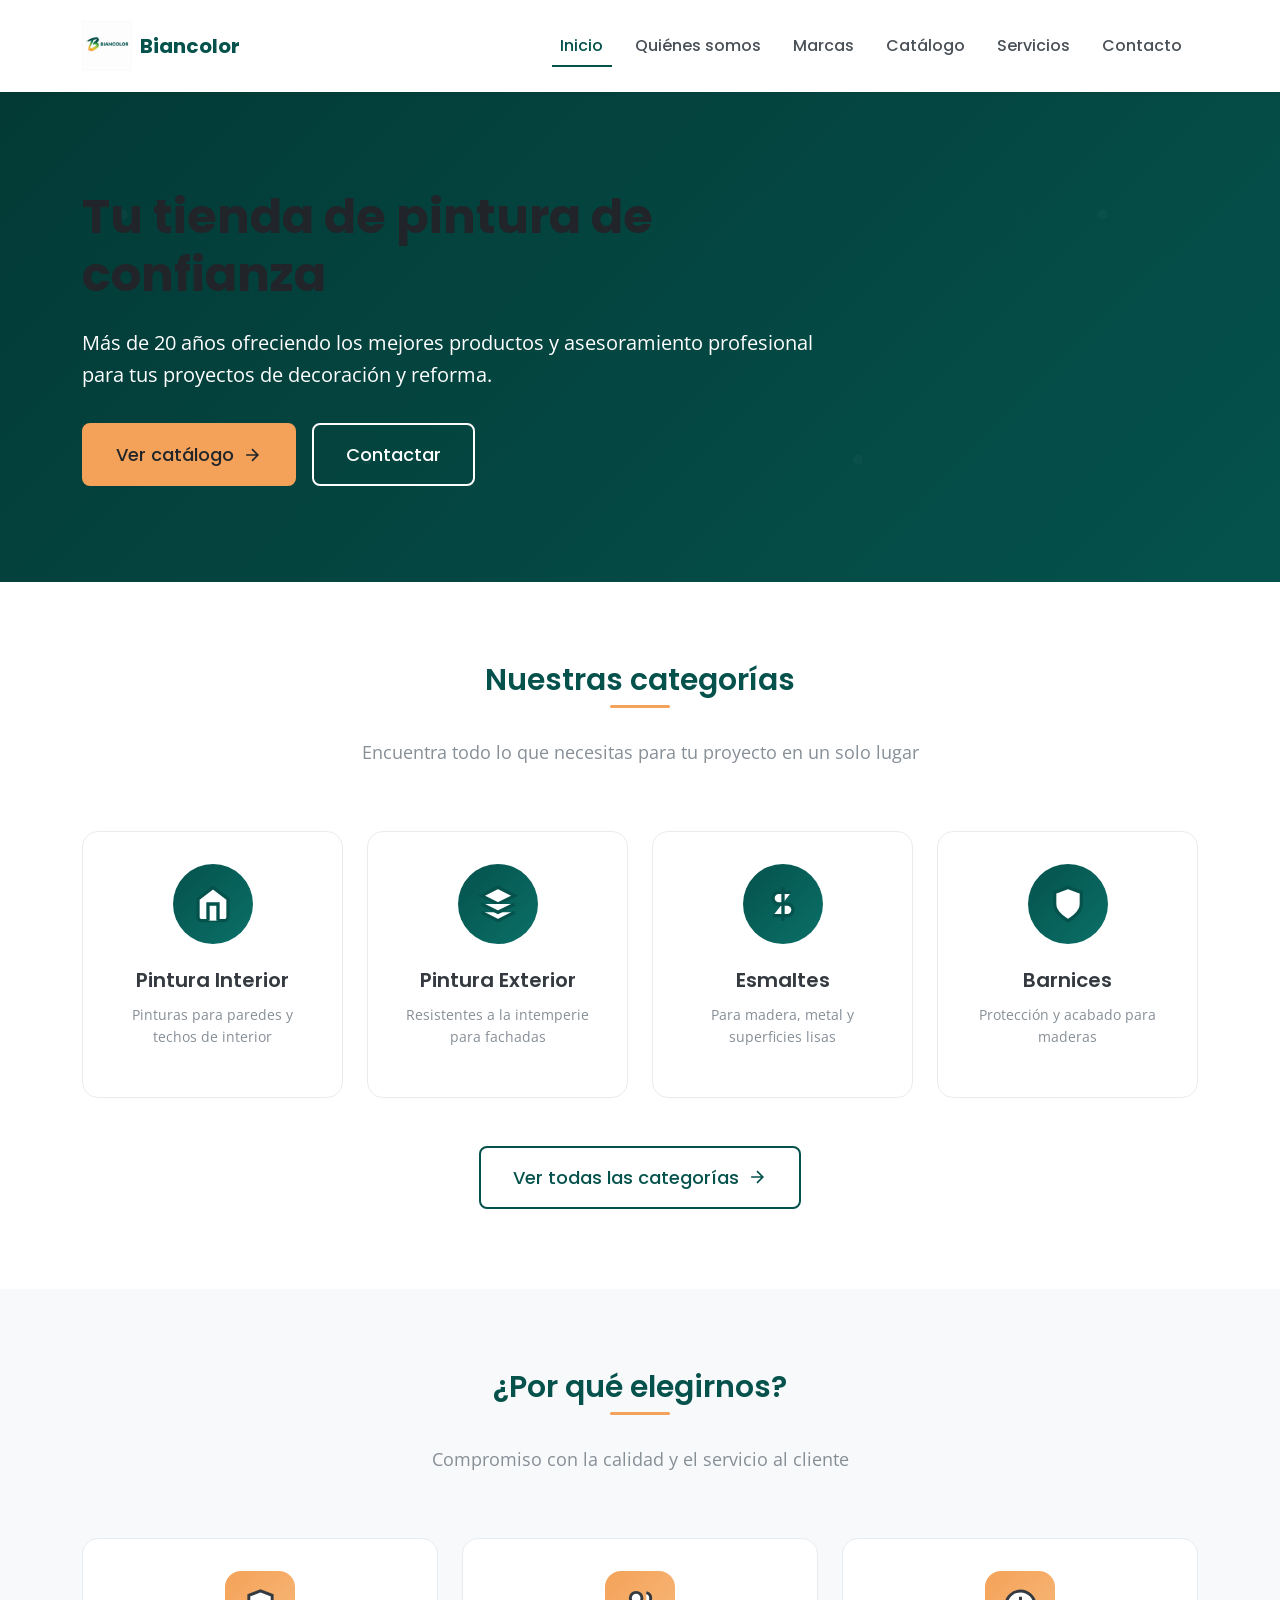
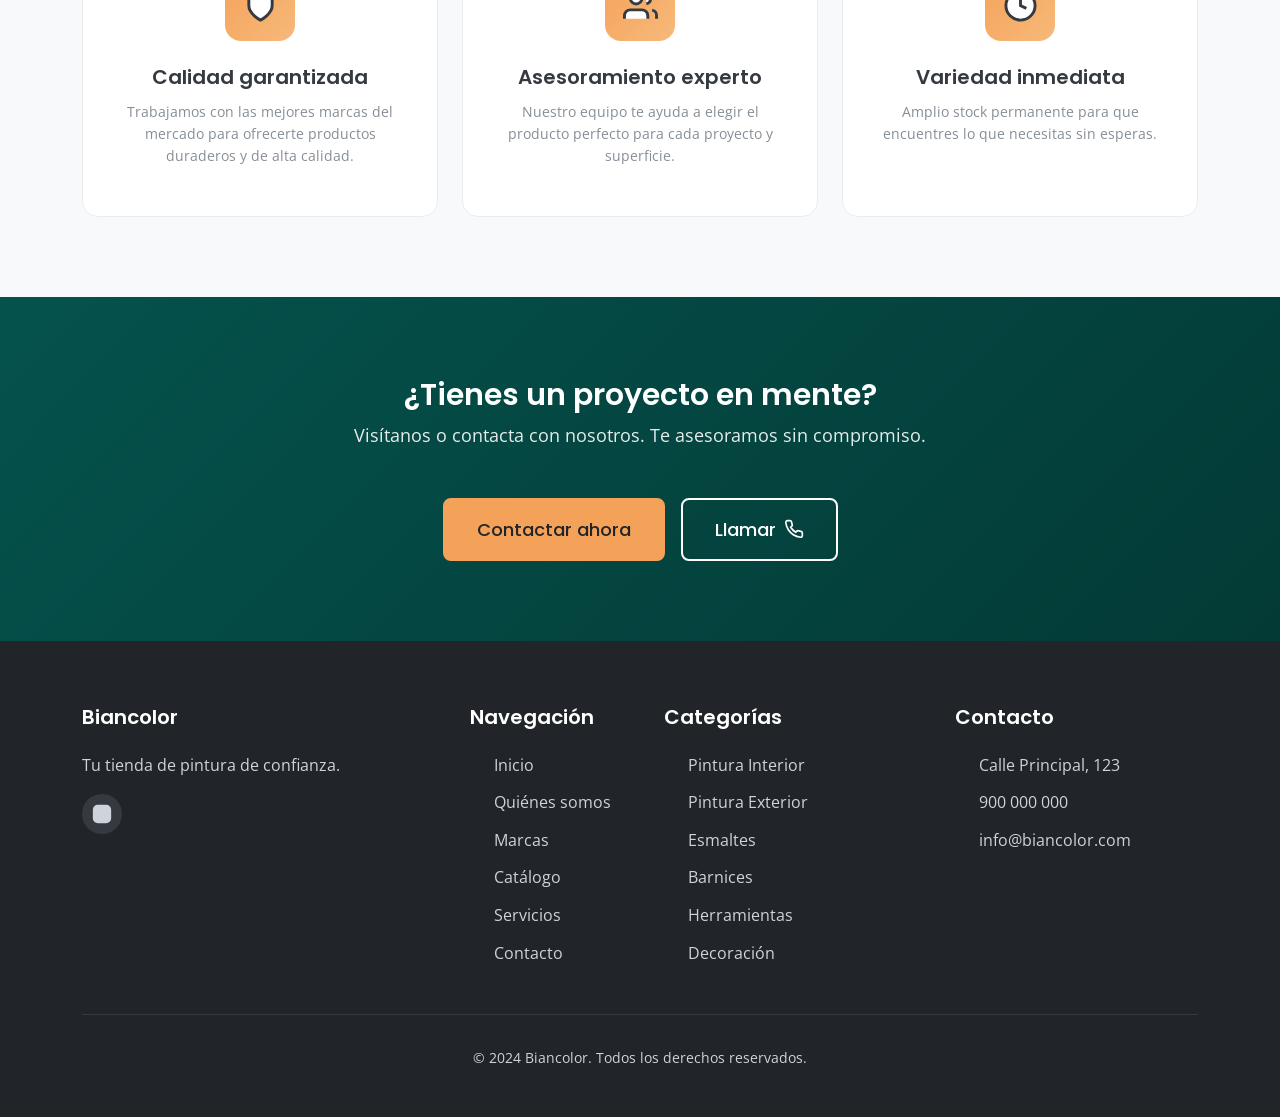
==== commit 843b6401: "feat: unificar navbar, footer y WhatsApp float en componentes reutilizables - Crear js/components.js" ====
--- a/index.html
+++ b/index.html
@@ -19,40 +19,8 @@
 </head>
 <body>
 
-  <!-- Navbar -->
-  <nav class="navbar navbar-expand-lg sticky-top">
-    <div class="container">
-      <a class="navbar-brand d-flex align-items-center" href="index.html">
-        <img src="images/logo.jpg" alt="Biancolor Logo">
-        <span class="brand-text">Biancolor</span>
-      </a>
-      <button class="navbar-toggler" type="button" data-bs-toggle="collapse" data-bs-target="#navbarNav">
-        <span class="navbar-toggler-icon"></span>
-      </button>
-      <div class="collapse navbar-collapse" id="navbarNav">
-        <ul class="navbar-nav ms-auto">
-          <li class="nav-item">
-            <a class="nav-link active" href="index.html">Inicio</a>
-          </li>
-          <li class="nav-item">
-            <a class="nav-link" href="quienes-somos.html">Quiénes somos</a>
-          </li>
-          <li class="nav-item">
-            <a class="nav-link" href="marcas.html">Marcas</a>
-          </li>
-          <li class="nav-item">
-            <a class="nav-link" href="catalogo.html">Catálogo</a>
-          </li>
-          <li class="nav-item">
-            <a class="nav-link" href="servicios.html">Servicios</a>
-          </li>
-          <li class="nav-item">
-            <a class="nav-link" href="contacto.html">Contacto</a>
-          </li>
-        </ul>
-      </div>
-    </div>
-  </nav>
+  <!-- Navbar (reutilizable) -->
+  <div id="site-navbar"></div>
 
   <!-- Hero Section -->
   <section class="hero">
@@ -222,91 +190,17 @@
     </div>
   </section>
 
-  <!-- Footer -->
-  <footer class="footer">
-    <div class="container">
-      <div class="row g-5">
-        <div class="col-lg-4">
-          <h5>Biancolor</h5>
-          <p>Tu tienda de pintura de confianza. Más de 20 años ofreciendo los mejores productos y asesoramiento profesional.</p>
-          <div class="social-links mt-4">
-            <a href="#" aria-label="Facebook">
-              <svg viewBox="0 0 24 24" fill="currentColor">
-                <path d="M18 2h-3a5 5 0 0 0-5 5v3H7v4h3v8h4v-8h3l1-4h-4V7a1 1 0 0 1 1-1h3z"/>
-              </svg>
-            </a>
-            <a href="#" aria-label="Instagram">
-              <svg viewBox="0 0 24 24" fill="none" stroke="currentColor" stroke-width="2">
-                <rect x="2" y="2" width="20" height="20" rx="5" ry="5"/>
-                <path d="M16 11.37A4 4 0 1 1 12.63 8 4 4 0 0 1 16 11.37z"/>
-                <line x1="17.5" y1="6.5" x2="17.51" y2="6.5"/>
-              </svg>
-            </a>
-          </div>
-        </div>
-        <div class="col-lg-2 col-md-4">
-          <h5>Navegación</h5>
-          <ul class="footer-links">
-            <li><a href="index.html">Inicio</a></li>
-            <li><a href="quienes-somos.html">Quiénes somos</a></li>
-            <li><a href="marcas.html">Marcas</a></li>
-            <li><a href="catalogo.html">Catálogo</a></li>
-            <li><a href="servicios.html">Servicios</a></li>
-            <li><a href="contacto.html">Contacto</a></li>
-          </ul>
-        </div>
-        <div class="col-lg-3 col-md-4">
-          <h5>Categorías</h5>
-          <ul class="footer-links">
-            <li><a href="catalogo.html?cat=pintura-interior">Pintura Interior</a></li>
-            <li><a href="catalogo.html?cat=pintura-exterior">Pintura Exterior</a></li>
-            <li><a href="catalogo.html?cat=esmaltes">Esmaltes</a></li>
-            <li><a href="catalogo.html?cat=barnices">Barnices</a></li>
-            <li><a href="catalogo.html?cat=herramientas">Herramientas</a></li>
-            <li><a href="catalogo.html?cat=decoracion">Decoración</a></li>
-          </ul>
-        </div>
-        <div class="col-lg-3 col-md-4">
-          <h5>Contacto</h5>
-          <ul class="footer-links">
-            <li>
-              <a href="https://maps.google.com" target="_blank">
-                Calle Principal, 123
-              </a>
-            </li>
-            <li>
-              <a href="tel:+34900000000">
-                900 000 000
-              </a>
-            </li>
-            <li>
-              <a href="mailto:info@biancolor.com">
-                info@biancolor.com
-              </a>
-            </li>
-          </ul>
-        </div>
-      </div>
-      <div class="footer-bottom">
-        <p>&copy; 2024 Biancolor. Todos los derechos reservados.</p>
-      </div>
-    </div>
-  </footer>
-
-  <!-- WhatsApp Float (solo móvil) -->
-  <a href="https://wa.me/34600000000?text=Hola%2C%20me%20gustaría%20información%20sobre%20sus%20productos" 
-     class="whatsapp-float d-md-none" 
-     aria-label="Contactar por WhatsApp"
-     target="_blank">
-    <svg viewBox="0 0 24 24" fill="currentColor">
-      <path d="M17.472 14.382c-.297-.149-1.758-.867-2.03-.967-.273-.099-.471-.148-.67.15-.197.297-.767.966-.94 1.164-.173.199-.347.223-.644.075-.297-.15-1.255-.463-2.39-1.475-.883-.788-1.48-1.761-1.653-2.059-.173-.297-.018-.458.13-.606.134-.133.298-.347.446-.52.149-.174.198-.298.298-.497.099-.198.05-.371-.025-.52-.075-.149-.669-1.612-.916-2.207-.242-.579-.487-.5-.669-.51-.173-.008-.371-.01-.57-.01-.198 0-.52.074-.792.372-.272.297-1.04 1.016-1.04 2.479 0 1.462 1.065 2.875 1.213 3.074.149.198 2.096 3.2 5.077 4.487.709.306 1.262.489 1.694.625.712.227 1.36.195 1.871.118.571-.085 1.758-.719 2.006-1.413.248-.694.248-1.289.173-1.413-.074-.124-.272-.198-.57-.347m-5.421 7.403h-.004a9.87 9.87 0 01-5.031-1.378l-.361-.214-3.741.982.998-3.648-.235-.374a9.86 9.86 0 01-1.51-5.26c.001-5.45 4.436-9.884 9.888-9.884 2.64 0 5.122 1.03 6.988 2.898a9.825 9.825 0 012.893 6.994c-.003 5.45-4.437 9.884-9.885 9.884m8.413-18.297A11.815 11.815 0 0012.05 0C5.495 0 .16 5.335.157 11.892c0 2.096.547 4.142 1.588 5.945L.057 24l6.305-1.654a11.882 11.882 0 005.683 1.448h.005c6.554 0 11.89-5.335 11.893-11.893a11.821 11.821 0 00-3.48-8.413z"/>
-    </svg>
-  </a>
+  <!-- Footer (reutilizable) -->
+  <div id="site-footer"></div>
+
+  <!-- WhatsApp Float (reutilizable) -->
+  <div id="site-whatsapp"></div>
 
   <!-- Bootstrap JS -->
   <script src="https://cdn.jsdelivr.net/npm/bootstrap@5.3.2/dist/js/bootstrap.bundle.min.js"></script>
   
   <!-- Custom JS -->
+  <script src="js/components.js"></script>
   <script src="js/animations.js"></script>
 </body>
 </html>
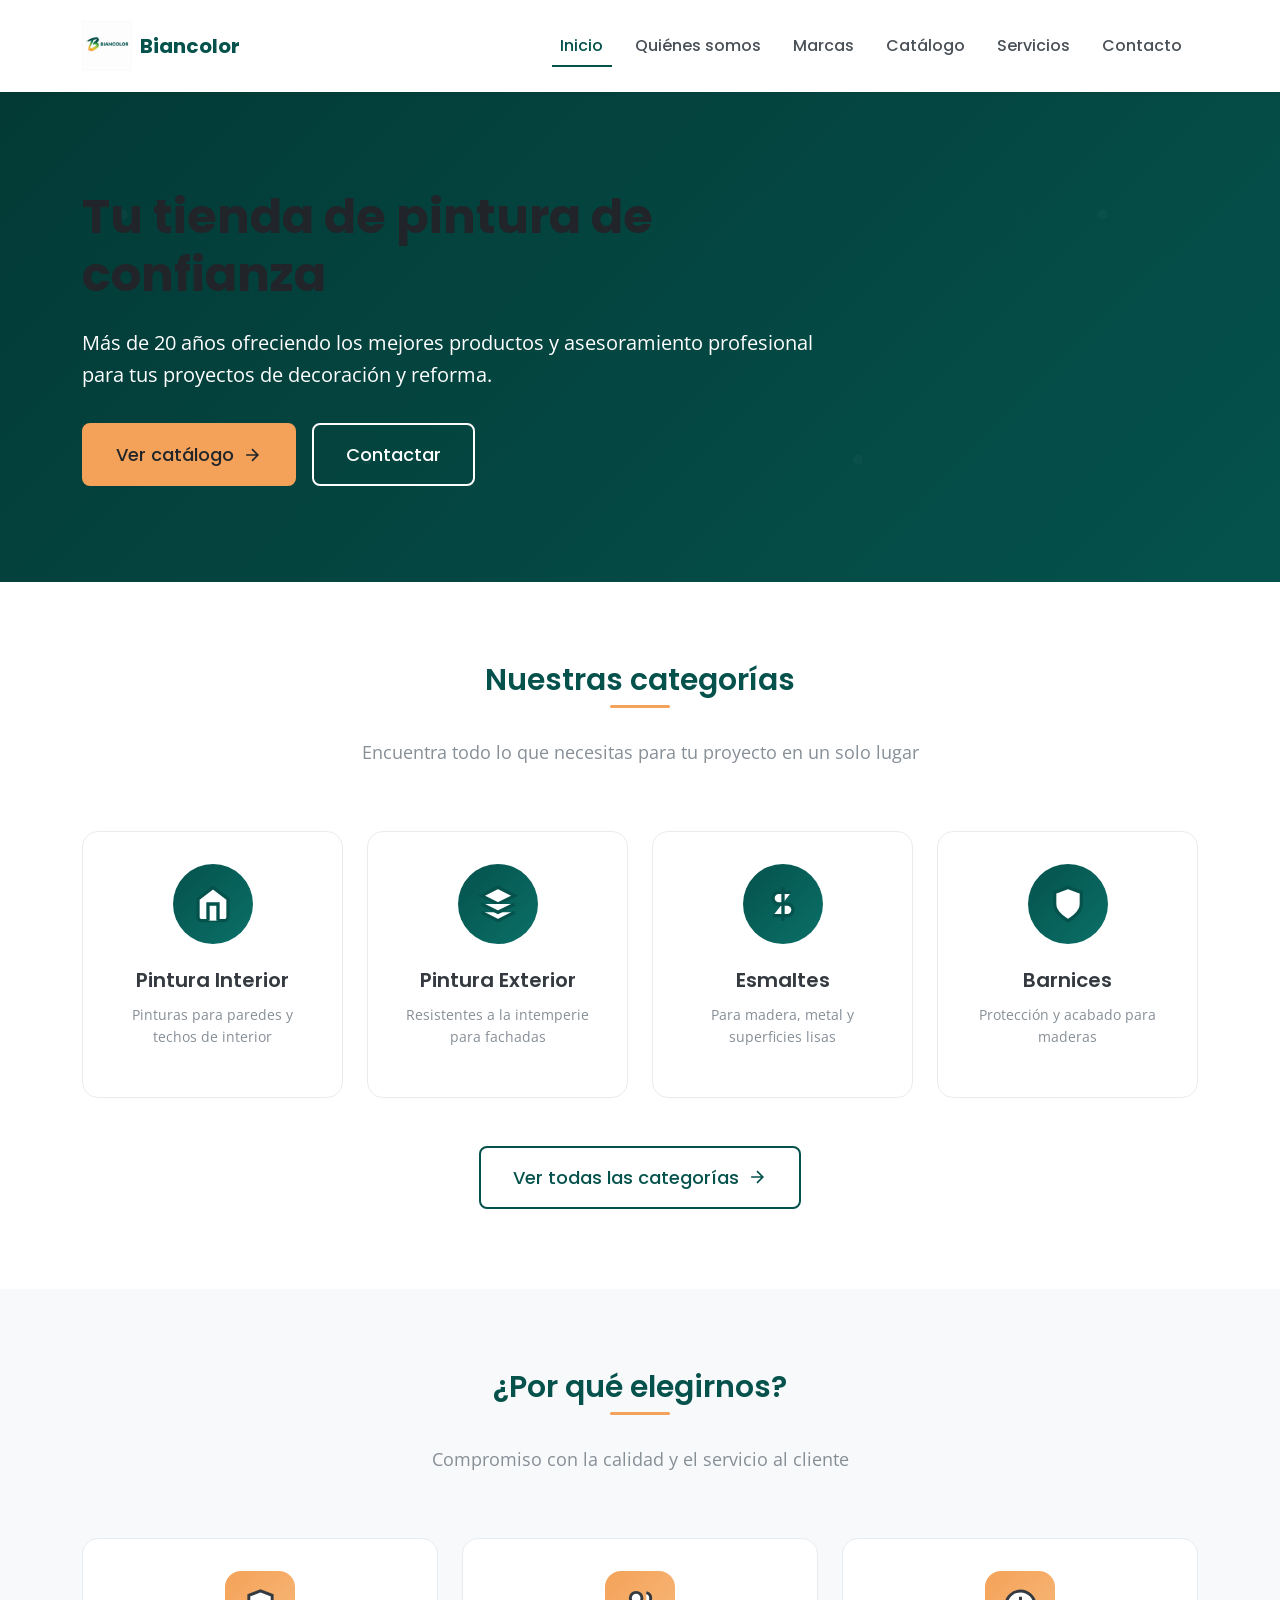
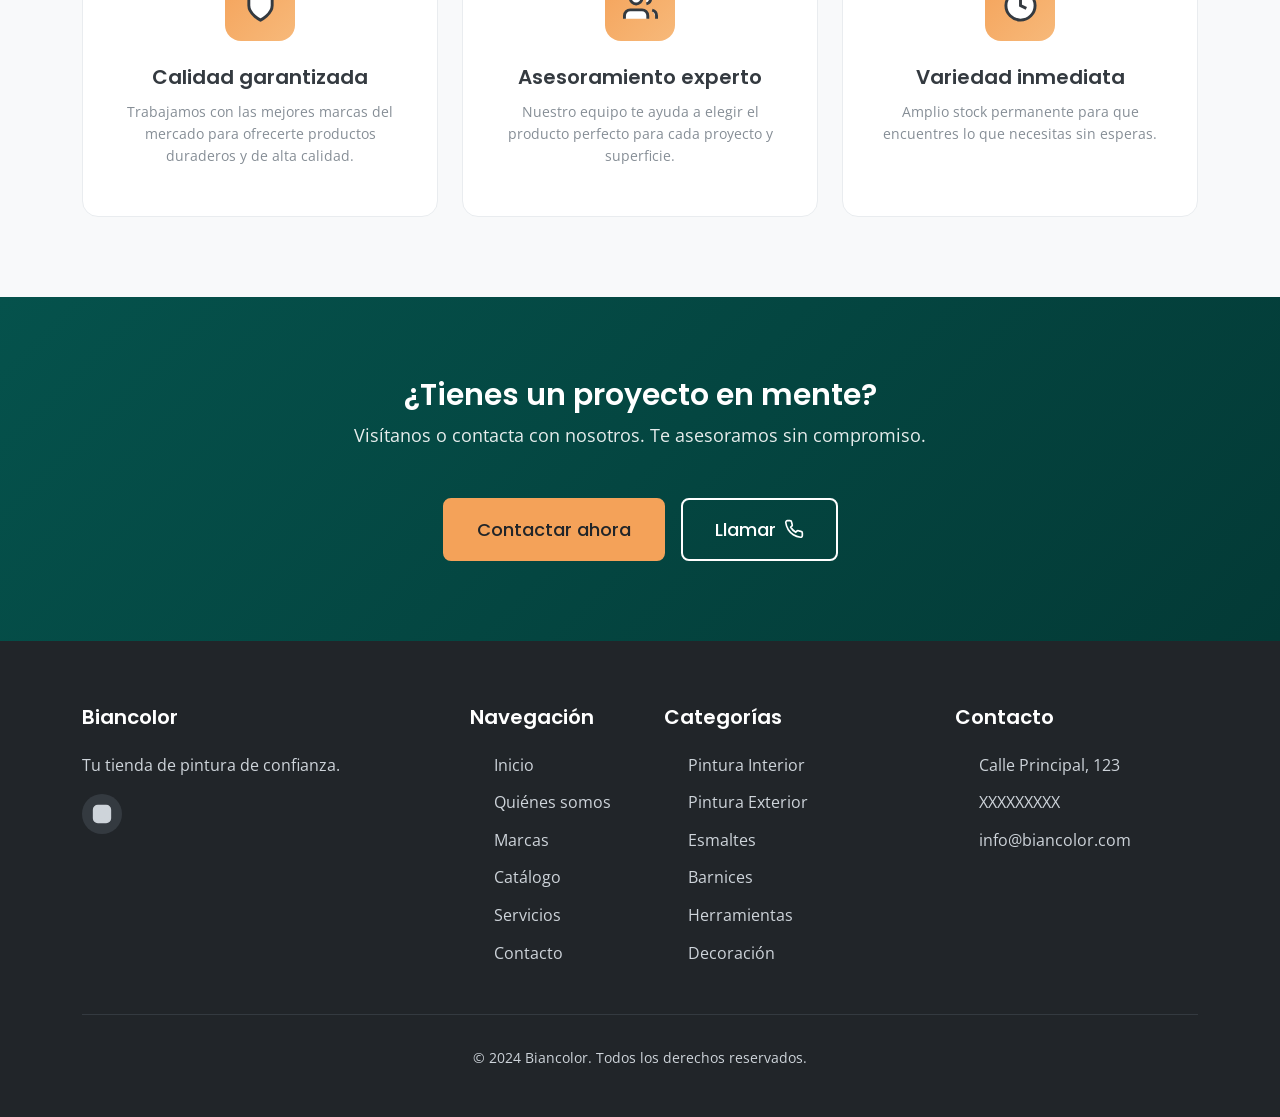
==== commit 8e4471a6: "feat: separar teléfonos de tienda y comercial - Footer: teléfono tienda placeholder (XXXXXXXXX) - Wh" ====
--- a/index.html
+++ b/index.html
@@ -179,7 +179,7 @@
           <a href="contacto.html" class="btn btn-primary btn-lg">
             Contactar ahora
           </a>
-          <a href="tel:+34900000000" class="btn btn-outline-primary btn-lg">
+          <a href="tel:+34XXXXXXXXX" class="btn btn-outline-primary btn-lg">
             Llamar
             <svg width="20" height="20" viewBox="0 0 24 24" fill="none" stroke="currentColor" stroke-width="2">
               <path d="M22 16.92v3a2 2 0 0 1-2.18 2 19.79 19.79 0 0 1-8.63-3.07 19.5 19.5 0 0 1-6-6 19.79 19.79 0 0 1-3.07-8.67A2 2 0 0 1 4.11 2h3a2 2 0 0 1 2 1.72 12.84 12.84 0 0 0 .7 2.81 2 2 0 0 1-.45 2.11L8.09 9.91a16 16 0 0 0 6 6l1.27-1.27a2 2 0 0 1 2.11-.45 12.84 12.84 0 0 0 2.81.7A2 2 0 0 1 22 16.92z"/>
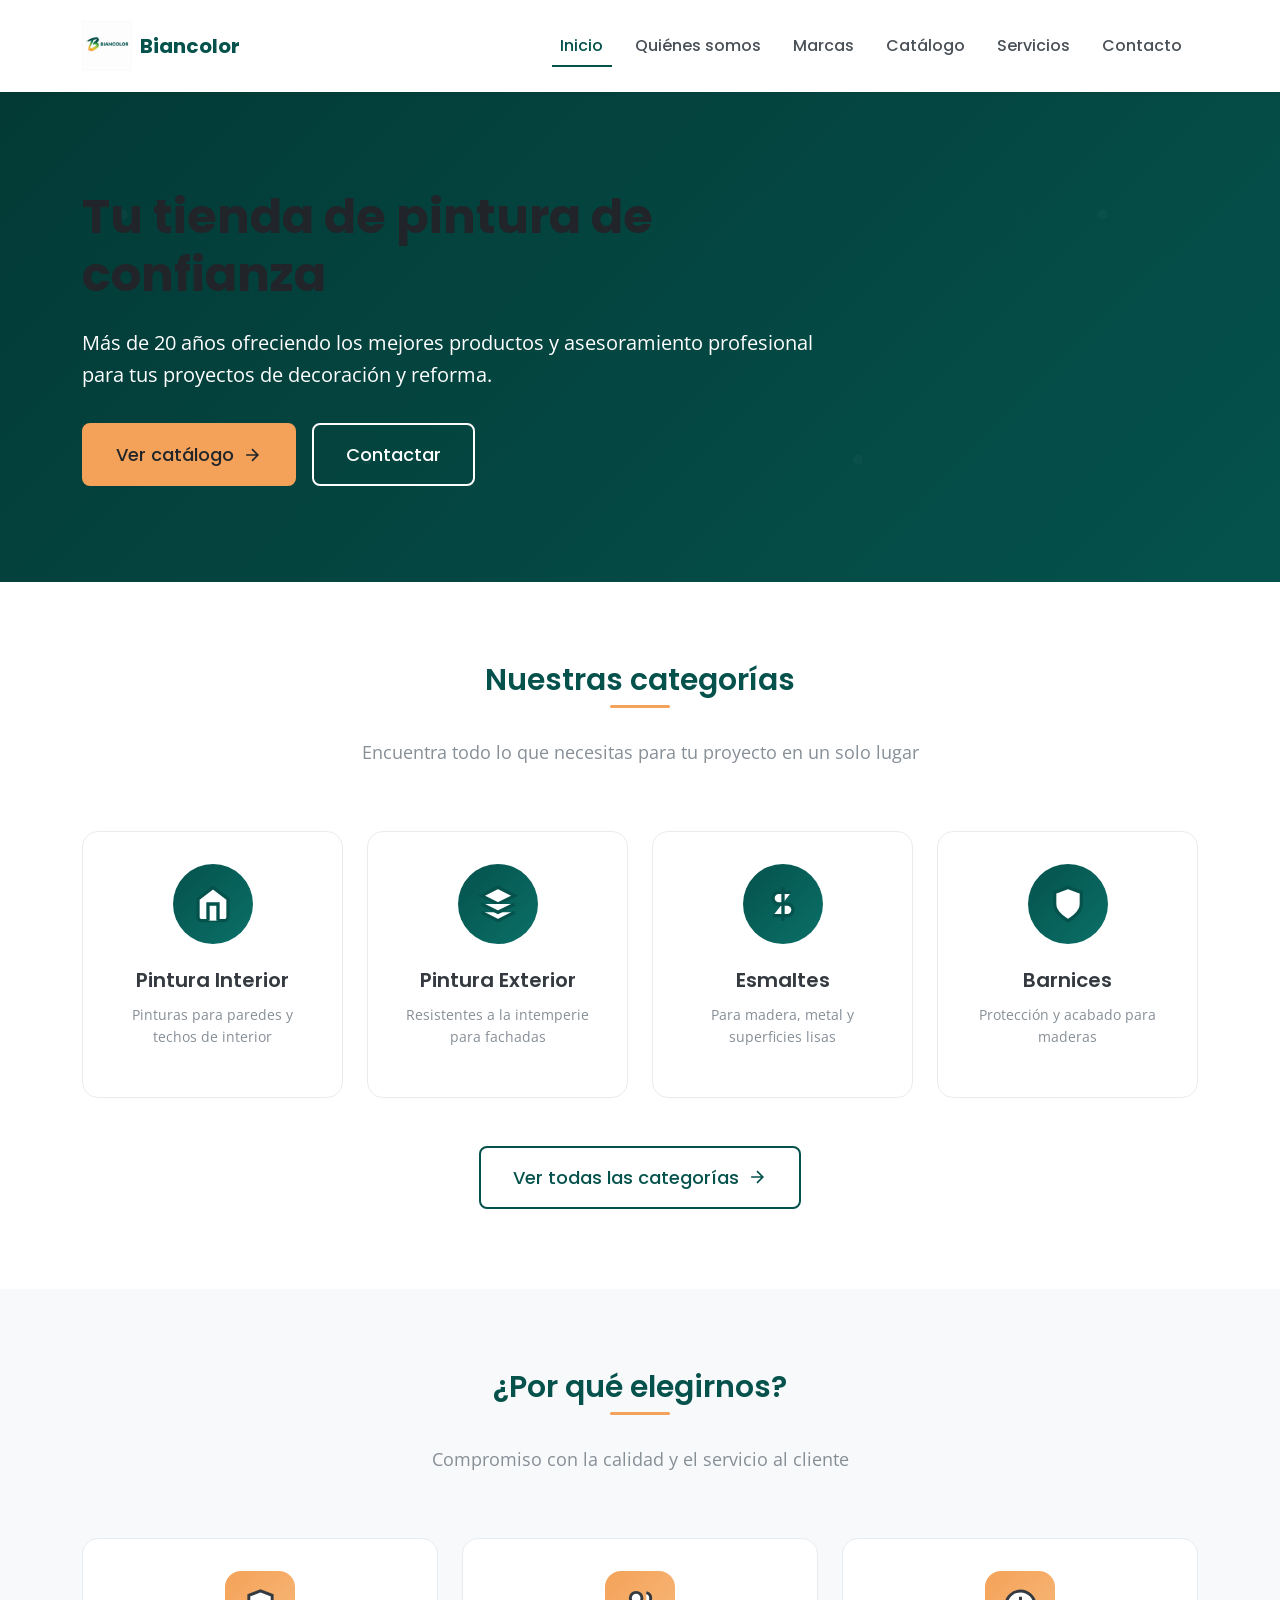
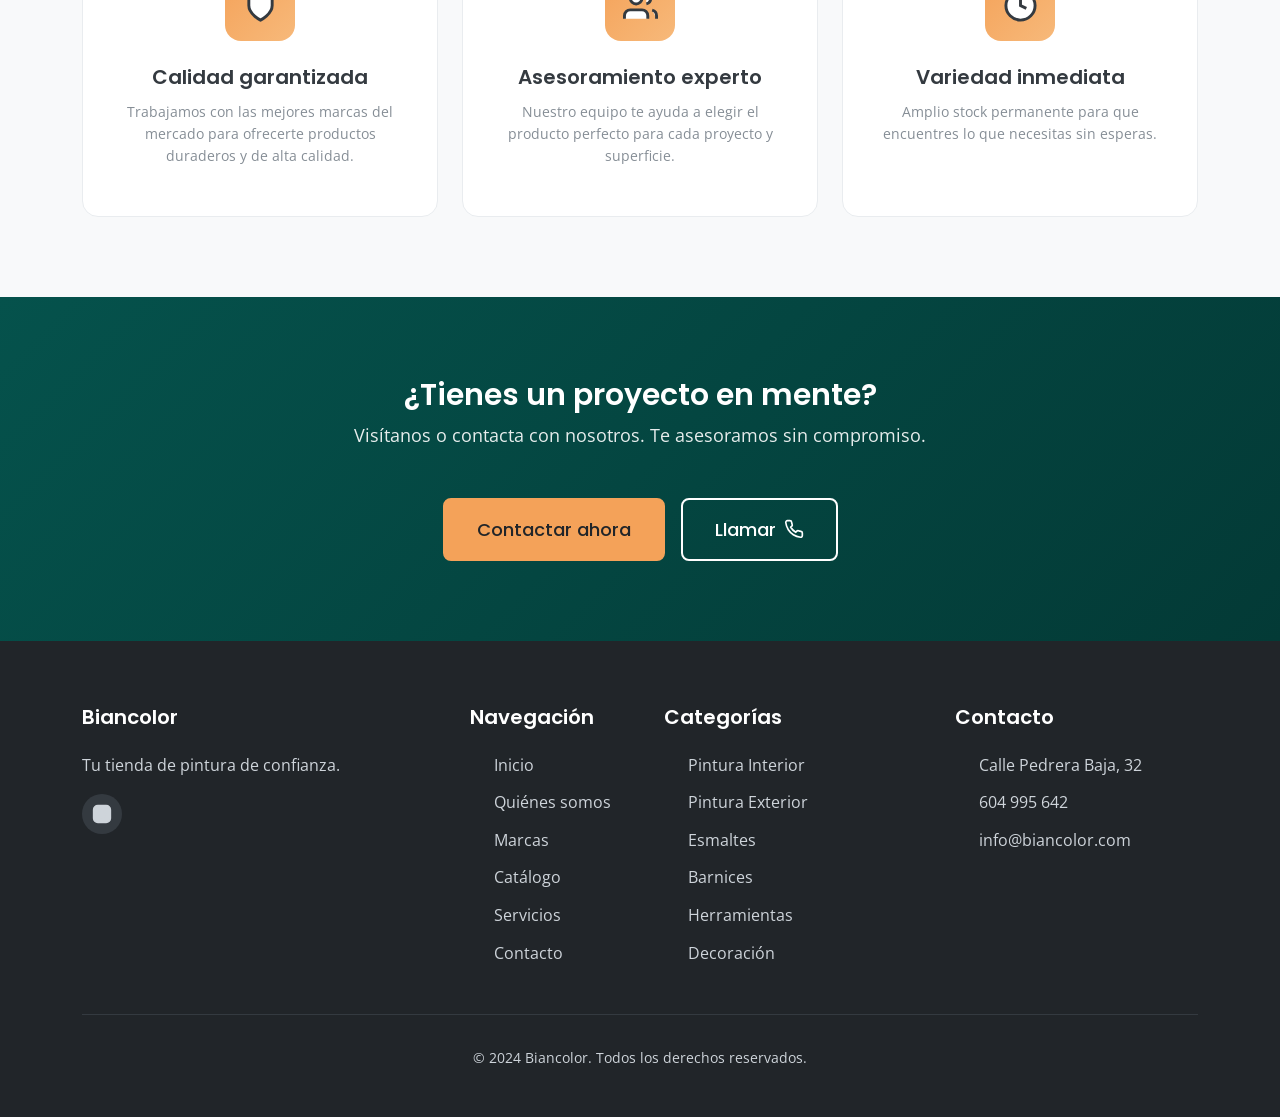
==== commit d5620c23: "feat: actualizar horario, teléfono tienda y enlace Instagram - Horario: lunes a jueves 8:00-13:30 / " ====
--- a/index.html
+++ b/index.html
@@ -179,7 +179,7 @@
           <a href="contacto.html" class="btn btn-primary btn-lg">
             Contactar ahora
           </a>
-          <a href="tel:+34XXXXXXXXX" class="btn btn-outline-primary btn-lg">
+          <a href="tel:+34604995642" class="btn btn-outline-primary btn-lg">
             Llamar
             <svg width="20" height="20" viewBox="0 0 24 24" fill="none" stroke="currentColor" stroke-width="2">
               <path d="M22 16.92v3a2 2 0 0 1-2.18 2 19.79 19.79 0 0 1-8.63-3.07 19.5 19.5 0 0 1-6-6 19.79 19.79 0 0 1-3.07-8.67A2 2 0 0 1 4.11 2h3a2 2 0 0 1 2 1.72 12.84 12.84 0 0 0 .7 2.81 2 2 0 0 1-.45 2.11L8.09 9.91a16 16 0 0 0 6 6l1.27-1.27a2 2 0 0 1 2.11-.45 12.84 12.84 0 0 0 2.81.7A2 2 0 0 1 22 16.92z"/>
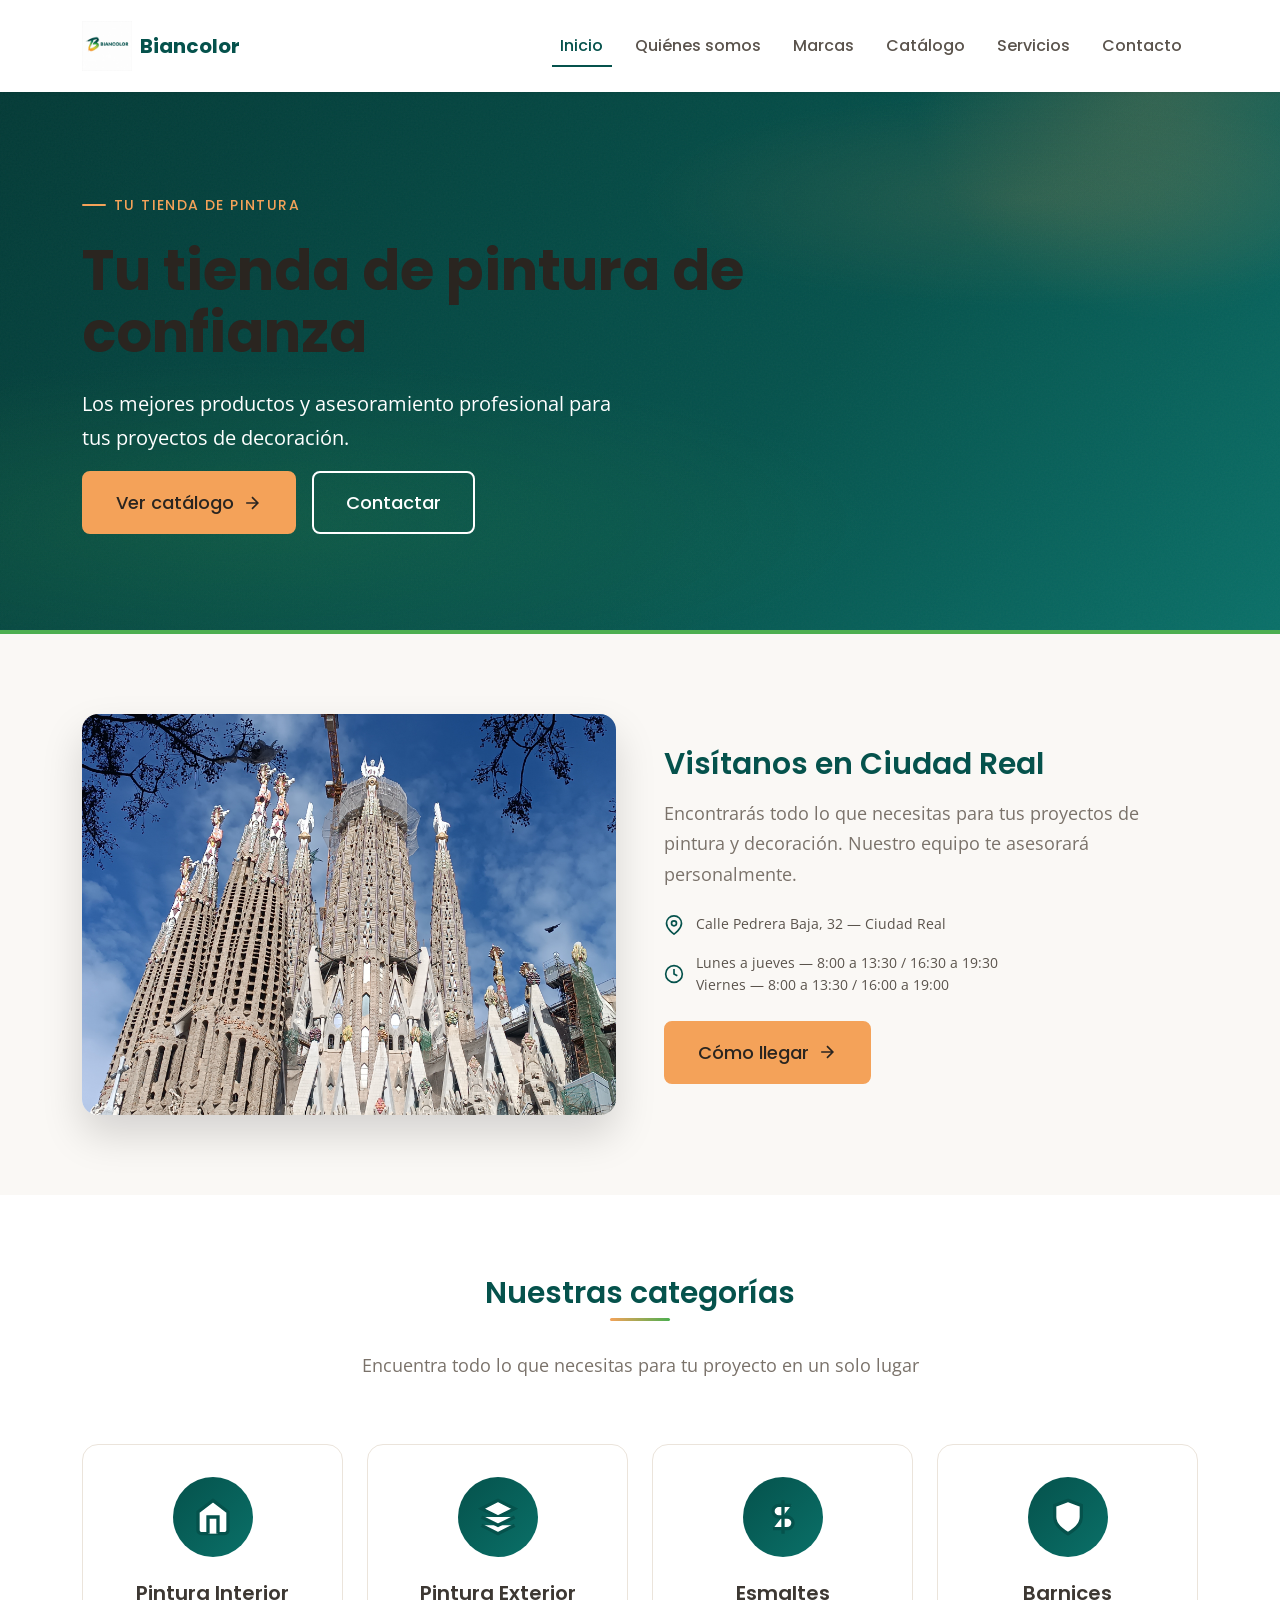
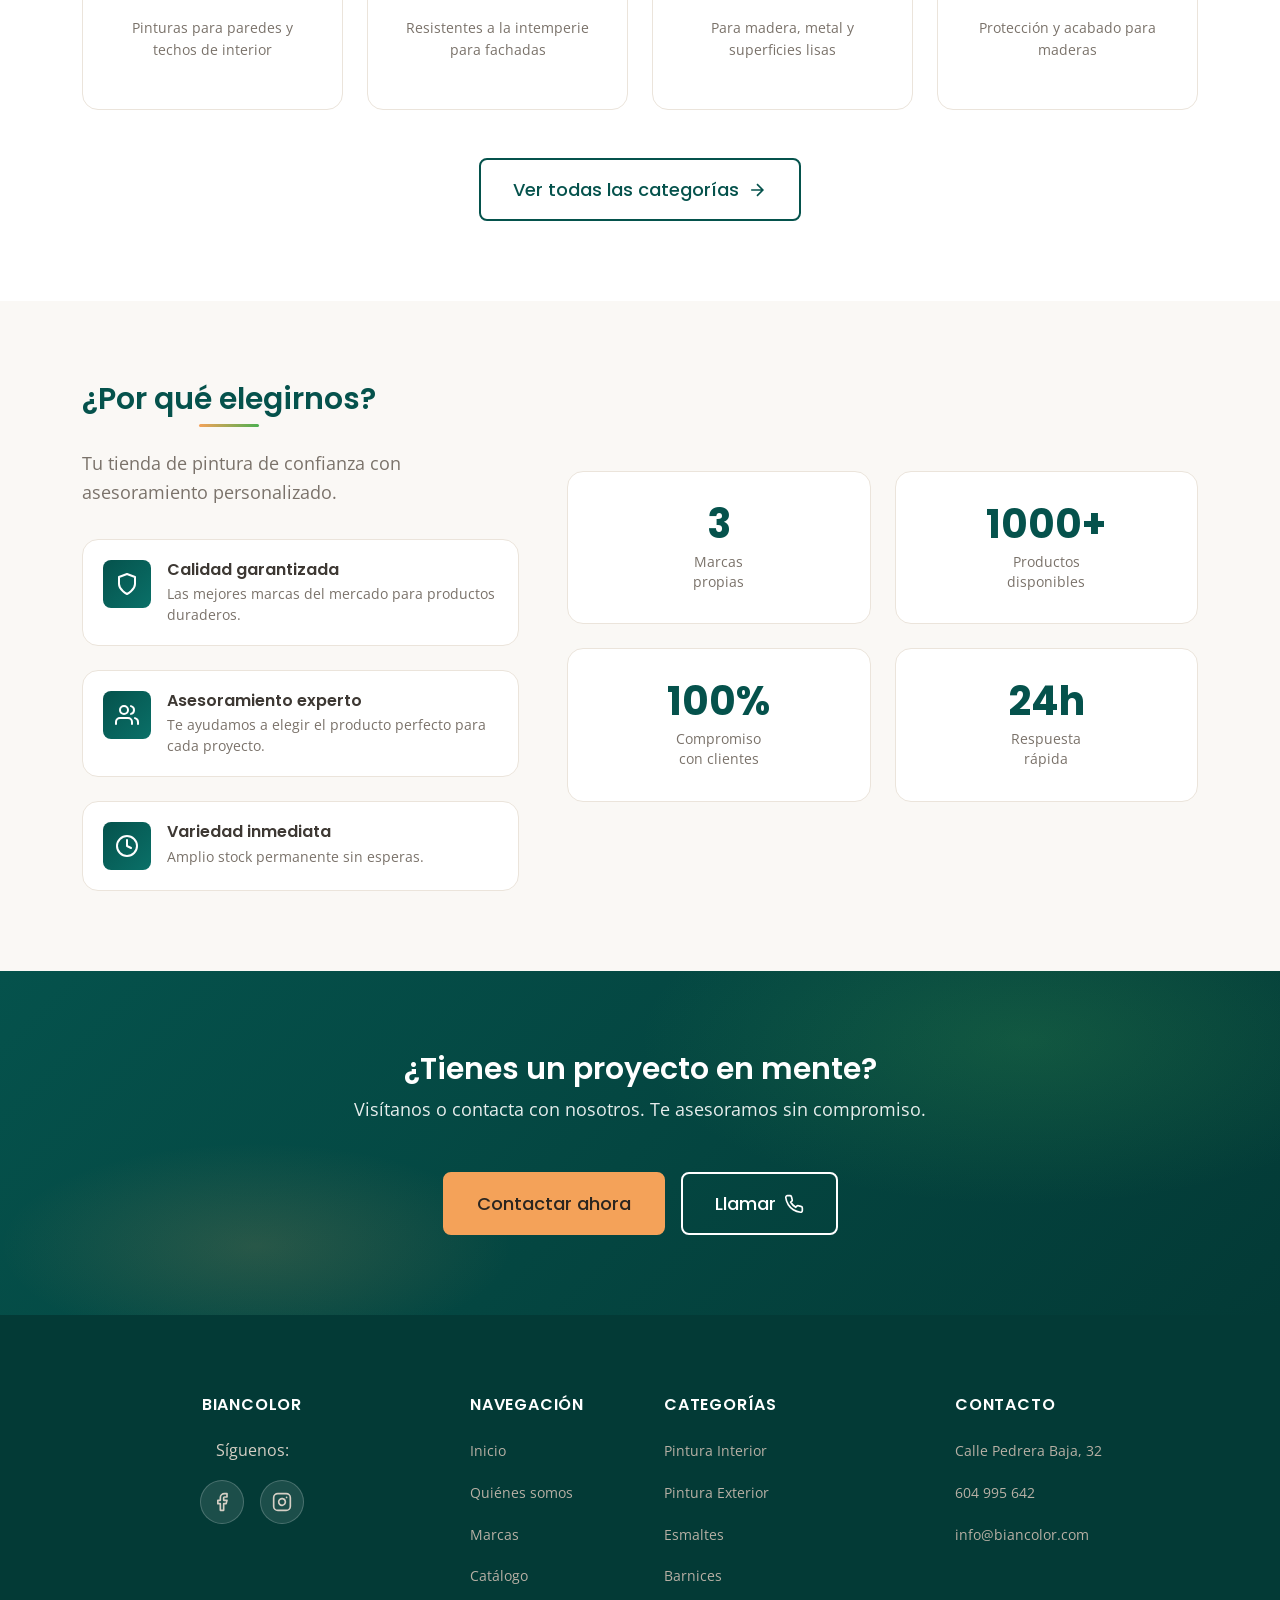
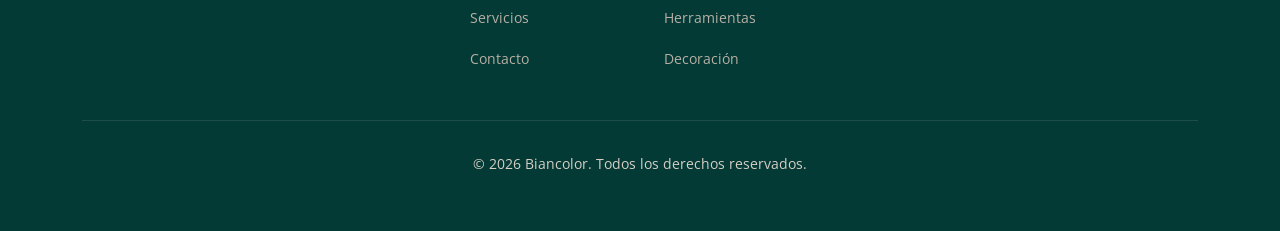
==== commit c0ae1e3f: "feat: favicons, redes sociales, footer, catálogo y horario" ====
--- a/index.html
+++ b/index.html
@@ -1,206 +1,397 @@
-<!DOCTYPE html>
+<!doctype html>
 <html lang="es">
-<head>
-  <meta charset="UTF-8">
-  <meta name="viewport" content="width=device-width, initial-scale=1.0">
-  <meta name="description" content="Biancolor - Tu tienda de pintura y suministros profesionales. Calidad, variedad y asesoramiento experto.">
-  <title>Biancolor | Tu tienda de pintura</title>
-  
-  <!-- Google Fonts -->
-  <link rel="preconnect" href="https://fonts.googleapis.com">
-  <link rel="preconnect" href="https://fonts.gstatic.com" crossorigin>
-  <link href="https://fonts.googleapis.com/css2?family=Open+Sans:wght@400;500;600&family=Poppins:wght@400;500;600;700&display=swap" rel="stylesheet">
-  
-  <!-- Bootstrap 5 CSS -->
-  <link href="https://cdn.jsdelivr.net/npm/bootstrap@5.3.2/dist/css/bootstrap.min.css" rel="stylesheet">
-  
-  <!-- Custom CSS -->
-  <link rel="stylesheet" href="css/styles.css">
-</head>
-<body>
-
-  <!-- Navbar (reutilizable) -->
-  <div id="site-navbar"></div>
-
-  <!-- Hero Section -->
-  <section class="hero">
-    <div class="container">
-      <div class="row align-items-center">
-        <div class="col-lg-8 hero-content">
-          <h1>Tu tienda de pintura de confianza</h1>
-          <p>Más de 20 años ofreciendo los mejores productos y asesoramiento profesional para tus proyectos de decoración y reforma.</p>
-          <div class="d-flex flex-wrap gap-3">
-            <a href="catalogo.html" class="btn btn-primary btn-lg">
-              Ver catálogo
-              <svg width="20" height="20" viewBox="0 0 24 24" fill="none" stroke="currentColor" stroke-width="2">
-                <path d="M5 12h14M12 5l7 7-7 7"/>
+  <head>
+    <meta charset="UTF-8" />
+    <meta name="viewport" content="width=device-width, initial-scale=1.0" />
+    <meta
+      name="description"
+      content="Biancolor - Tu tienda de pintura y suministros profesionales. Calidad, variedad y asesoramiento experto."
+    />
+    <title>Biancolor | Tu tienda de pintura</title>
+    <link rel="apple-touch-icon" sizes="180x180" href="apple-touch-icon.png" />
+    <link rel="icon" type="image/png" sizes="32x32" href="favicon-32x32.png" />
+    <link rel="icon" type="image/png" sizes="16x16" href="favicon-16x16.png" />
+    <link rel="icon" type="image/x-icon" href="favicon.ico" />
+
+    <!-- Google Fonts -->
+    <link rel="preconnect" href="https://fonts.googleapis.com" />
+    <link rel="preconnect" href="https://fonts.gstatic.com" crossorigin />
+    <link
+      href="https://fonts.googleapis.com/css2?family=Open+Sans:wght@400;500;600&family=Poppins:wght@400;500;600;700&display=swap"
+      rel="stylesheet"
+    />
+
+    <!-- Bootstrap 5 CSS -->
+    <link
+      href="https://cdn.jsdelivr.net/npm/bootstrap@5.3.2/dist/css/bootstrap.min.css"
+      rel="stylesheet"
+    />
+
+    <!-- Custom CSS -->
+    <link rel="stylesheet" href="css/styles.css" />
+  </head>
+  <body>
+    <!-- Navbar (reutilizable) -->
+    <div id="site-navbar"></div>
+
+    <!-- Hero Section -->
+    <section class="hero">
+      <div class="container">
+        <div class="row align-items-center">
+          <div class="col-lg-8 hero-content">
+            <div class="hero-eyebrow">Tu tienda de pintura</div>
+            <h1>Tu tienda de pintura de confianza</h1>
+            <p>
+              Los mejores productos y asesoramiento profesional para tus
+              proyectos de decoración.
+            </p>
+            <div class="hero-actions">
+              <a href="catalogo.html" class="btn btn-primary btn-lg">
+                Ver catálogo
+                <svg
+                  width="20"
+                  height="20"
+                  viewBox="0 0 24 24"
+                  fill="none"
+                  stroke="currentColor"
+                  stroke-width="2"
+                >
+                  <path d="M5 12h14M12 5l7 7-7 7" />
+                </svg>
+              </a>
+              <a href="contacto.html" class="btn btn-outline-primary btn-lg">
+                Contactar
+              </a>
+            </div>
+          </div>
+        </div>
+      </div>
+    </section>
+
+    <!-- Fachada de la tienda -->
+    <section class="section section-light store-front-section">
+      <div class="container">
+        <div class="row align-items-center g-5">
+          <div class="col-lg-6 animate-on-scroll animate-from-left">
+            <div class="store-front-image">
+              <img
+                src="images/fachada-placeholder.jpg"
+                alt="Fachada de Biancolor - Tu tienda de pintura en Ciudad Real"
+                loading="lazy"
+              />
+            </div>
+          </div>
+          <div class="col-lg-6 animate-on-scroll animate-from-right delay-1">
+            <div class="store-front-content">
+              <h2>Visítanos en Ciudad Real</h2>
+              <p>
+                Encontrarás todo lo que necesitas para tus proyectos de pintura
+                y decoración. Nuestro equipo te asesorará personalmente.
+              </p>
+              <div class="store-front-info">
+                <div class="store-info-item">
+                  <svg
+                    viewBox="0 0 24 24"
+                    fill="none"
+                    stroke="currentColor"
+                    stroke-width="2"
+                    width="20"
+                    height="20"
+                  >
+                    <path d="M21 10c0 7-9 13-9 13s-9-6-9-13a9 9 0 0 1 18 0z" />
+                    <circle cx="12" cy="10" r="3" />
+                  </svg>
+                  <span>Calle Pedrera Baja, 32 — Ciudad Real</span>
+                </div>
+                <div class="store-info-item">
+                  <svg
+                    viewBox="0 0 24 24"
+                    fill="none"
+                    stroke="currentColor"
+                    stroke-width="2"
+                    width="20"
+                    height="20"
+                  >
+                    <circle cx="12" cy="12" r="10" />
+                    <polyline points="12 6 12 12 16 14" />
+                  </svg>
+                  <div>
+                    <div>Lunes a jueves — 8:00 a 13:30 / 16:30 a 19:30</div>
+                    <div>Viernes — 8:00 a 13:30 / 16:00 a 19:00</div>
+                  </div>
+                </div>
+              </div>
+              <a href="contacto.html" class="btn btn-primary btn-lg mt-4">
+                Cómo llegar
+                <svg
+                  width="20"
+                  height="20"
+                  viewBox="0 0 24 24"
+                  fill="none"
+                  stroke="currentColor"
+                  stroke-width="2"
+                >
+                  <path d="M5 12h14M12 5l7 7-7 7" />
+                </svg>
+              </a>
+            </div>
+          </div>
+        </div>
+      </div>
+    </section>
+
+    <!-- Categorías destacadas -->
+    <section class="section">
+      <div class="container">
+        <div class="section-title animate-on-scroll">
+          <h2>Nuestras categorías</h2>
+          <p>
+            Encuentra todo lo que necesitas para tu proyecto en un solo lugar
+          </p>
+        </div>
+        <div class="categories-grid">
+          <a
+            href="catalogo.html?cat=pintura-interior"
+            class="text-decoration-none category-item animate-on-scroll delay-1"
+          >
+            <div class="category-card">
+              <div class="icon">
+                <svg
+                  viewBox="0 0 24 24"
+                  fill="none"
+                  stroke="currentColor"
+                  stroke-width="2"
+                >
+                  <path d="M3 9l9-7 9 7v11a2 2 0 0 1-2 2H5a2 2 0 0 1-2-2z" />
+                  <polyline points="9 22 9 12 15 12 15 22" />
+                </svg>
+              </div>
+              <h4>Pintura Interior</h4>
+              <p>Pinturas para paredes y techos de interior</p>
+            </div>
+          </a>
+          <a
+            href="catalogo.html?cat=pintura-exterior"
+            class="text-decoration-none category-item animate-on-scroll delay-2"
+          >
+            <div class="category-card">
+              <div class="icon">
+                <svg
+                  viewBox="0 0 24 24"
+                  fill="none"
+                  stroke="currentColor"
+                  stroke-width="2"
+                >
+                  <path d="M12 2L2 7l10 5 10-5-10-5z" />
+                  <path d="M2 17l10 5 10-5" />
+                  <path d="M2 12l10 5 10-5" />
+                </svg>
+              </div>
+              <h4>Pintura Exterior</h4>
+              <p>Resistentes a la intemperie para fachadas</p>
+            </div>
+          </a>
+          <a
+            href="catalogo.html?cat=esmaltes"
+            class="text-decoration-none category-item animate-on-scroll delay-3"
+          >
+            <div class="category-card">
+              <div class="icon">
+                <svg
+                  viewBox="0 0 24 24"
+                  fill="none"
+                  stroke="currentColor"
+                  stroke-width="2"
+                >
+                  <path
+                    d="M12 2v20M17 5H9.5a3.5 3.5 0 0 0 0 7h5a3.5 3.5 0 0 1 0 7H6"
+                  />
+                </svg>
+              </div>
+              <h4>Esmaltes</h4>
+              <p>Para madera, metal y superficies lisas</p>
+            </div>
+          </a>
+          <a
+            href="catalogo.html?cat=barnices"
+            class="text-decoration-none category-item animate-on-scroll delay-4"
+          >
+            <div class="category-card">
+              <div class="icon">
+                <svg
+                  viewBox="0 0 24 24"
+                  fill="none"
+                  stroke="currentColor"
+                  stroke-width="2"
+                >
+                  <path d="M12 22s8-4 8-10V5l-8-3-8 3v7c0 6 8 10 8 10z" />
+                </svg>
+              </div>
+              <h4>Barnices</h4>
+              <p>Protección y acabado para maderas</p>
+            </div>
+          </a>
+        </div>
+        <div class="text-center mt-5 animate-on-scroll">
+          <a href="catalogo.html" class="btn btn-outline-secondary btn-lg">
+            Ver todas las categorías
+            <svg
+              width="20"
+              height="20"
+              viewBox="0 0 24 24"
+              fill="none"
+              stroke="currentColor"
+              stroke-width="2"
+            >
+              <path d="M5 12h14M12 5l7 7-7 7" />
+            </svg>
+          </a>
+        </div>
+      </div>
+    </section>
+
+    <!-- Por qué elegirnos -->
+    <section class="section section-light">
+      <div class="container">
+        <div class="row align-items-center g-5">
+          <div class="col-lg-5 animate-on-scroll animate-from-left">
+            <div
+              class="section-title"
+              style="text-align: left; margin-bottom: var(--space-8)"
+            >
+              <h2>¿Por qué elegirnos?</h2>
+              <p style="margin: var(--space-4) 0 0">
+                Tu tienda de pintura de confianza con asesoramiento
+                personalizado.
+              </p>
+            </div>
+            <div class="why-features">
+              <div class="why-feature">
+                <div class="why-feature-icon">
+                  <svg
+                    viewBox="0 0 24 24"
+                    fill="none"
+                    stroke="currentColor"
+                    stroke-width="2"
+                  >
+                    <path d="M12 22s8-4 8-10V5l-8-3-8 3v7c0 6 8 10 8 10z" />
+                  </svg>
+                </div>
+                <div>
+                  <h4>Calidad garantizada</h4>
+                  <p>
+                    Las mejores marcas del mercado para productos duraderos.
+                  </p>
+                </div>
+              </div>
+              <div class="why-feature">
+                <div class="why-feature-icon">
+                  <svg
+                    viewBox="0 0 24 24"
+                    fill="none"
+                    stroke="currentColor"
+                    stroke-width="2"
+                  >
+                    <path d="M17 21v-2a4 4 0 0 0-4-4H5a4 4 0 0 0-4 4v2" />
+                    <circle cx="9" cy="7" r="4" />
+                    <path d="M23 21v-2a4 4 0 0 0-3-3.87" />
+                    <path d="M16 3.13a4 4 0 0 1 0 7.75" />
+                  </svg>
+                </div>
+                <div>
+                  <h4>Asesoramiento experto</h4>
+                  <p>
+                    Te ayudamos a elegir el producto perfecto para cada
+                    proyecto.
+                  </p>
+                </div>
+              </div>
+              <div class="why-feature">
+                <div class="why-feature-icon">
+                  <svg
+                    viewBox="0 0 24 24"
+                    fill="none"
+                    stroke="currentColor"
+                    stroke-width="2"
+                  >
+                    <circle cx="12" cy="12" r="10" />
+                    <polyline points="12 6 12 12 16 14" />
+                  </svg>
+                </div>
+                <div>
+                  <h4>Variedad inmediata</h4>
+                  <p>Amplio stock permanente sin esperas.</p>
+                </div>
+              </div>
+            </div>
+          </div>
+          <div class="col-lg-7 animate-on-scroll animate-from-right delay-2">
+            <div class="why-stats-grid">
+              <div class="why-stat-card">
+                <div class="why-stat-number">3</div>
+                <div class="why-stat-label">Marcas<br />propias</div>
+              </div>
+              <div class="why-stat-card">
+                <div class="why-stat-number">1000+</div>
+                <div class="why-stat-label">Productos<br />disponibles</div>
+              </div>
+              <div class="why-stat-card">
+                <div class="why-stat-number">100%</div>
+                <div class="why-stat-label">Compromiso<br />con clientes</div>
+              </div>
+              <div class="why-stat-card">
+                <div class="why-stat-number">24h</div>
+                <div class="why-stat-label">Respuesta<br />rápida</div>
+              </div>
+            </div>
+          </div>
+        </div>
+      </div>
+    </section>
+
+    <!-- CTA -->
+    <section class="section cta-section">
+      <div class="container text-center">
+        <div class="animate-on-scroll animate-from-scale">
+          <h2>¿Tienes un proyecto en mente?</h2>
+          <p class="mb-5">
+            Visítanos o contacta con nosotros. Te asesoramos sin compromiso.
+          </p>
+          <div class="d-flex flex-wrap justify-content-center gap-3">
+            <a href="contacto.html" class="btn btn-primary btn-lg">
+              Contactar ahora
+            </a>
+            <a href="tel:+34604995642" class="btn btn-outline-primary btn-lg">
+              Llamar
+              <svg
+                width="20"
+                height="20"
+                viewBox="0 0 24 24"
+                fill="none"
+                stroke="currentColor"
+                stroke-width="2"
+              >
+                <path
+                  d="M22 16.92v3a2 2 0 0 1-2.18 2 19.79 19.79 0 0 1-8.63-3.07 19.5 19.5 0 0 1-6-6 19.79 19.79 0 0 1-3.07-8.67A2 2 0 0 1 4.11 2h3a2 2 0 0 1 2 1.72 12.84 12.84 0 0 0 .7 2.81 2 2 0 0 1-.45 2.11L8.09 9.91a16 16 0 0 0 6 6l1.27-1.27a2 2 0 0 1 2.11-.45 12.84 12.84 0 0 0 2.81.7A2 2 0 0 1 22 16.92z"
+                />
               </svg>
             </a>
-            <a href="contacto.html" class="btn btn-outline-primary btn-lg">
-              Contactar
-            </a>
-          </div>
-        </div>
-      </div>
-    </div>
-  </section>
-
-  <!-- Categorías destacadas -->
-  <section class="section">
-    <div class="container">
-      <div class="section-title animate-on-scroll">
-        <h2>Nuestras categorías</h2>
-        <p>Encuentra todo lo que necesitas para tu proyecto en un solo lugar</p>
-      </div>
-      <div class="row g-4">
-        <div class="col-lg-3 col-md-6 animate-on-scroll delay-1">
-          <a href="catalogo.html?cat=pintura-interior" class="text-decoration-none">
-            <div class="category-card">
-              <div class="icon">
-                <svg viewBox="0 0 24 24" fill="none" stroke="currentColor" stroke-width="2">
-                  <path d="M3 9l9-7 9 7v11a2 2 0 0 1-2 2H5a2 2 0 0 1-2-2z"/>
-                  <polyline points="9 22 9 12 15 12 15 22"/>
-                </svg>
-              </div>
-              <h4>Pintura Interior</h4>
-              <p>Pinturas para paredes y techos de interior</p>
-            </div>
-          </a>
-        </div>
-        <div class="col-lg-3 col-md-6 animate-on-scroll delay-2">
-          <a href="catalogo.html?cat=pintura-exterior" class="text-decoration-none">
-            <div class="category-card">
-              <div class="icon">
-                <svg viewBox="0 0 24 24" fill="none" stroke="currentColor" stroke-width="2">
-                  <path d="M12 2L2 7l10 5 10-5-10-5z"/>
-                  <path d="M2 17l10 5 10-5"/>
-                  <path d="M2 12l10 5 10-5"/>
-                </svg>
-              </div>
-              <h4>Pintura Exterior</h4>
-              <p>Resistentes a la intemperie para fachadas</p>
-            </div>
-          </a>
-        </div>
-        <div class="col-lg-3 col-md-6 animate-on-scroll delay-3">
-          <a href="catalogo.html?cat=esmaltes" class="text-decoration-none">
-            <div class="category-card">
-              <div class="icon">
-                <svg viewBox="0 0 24 24" fill="none" stroke="currentColor" stroke-width="2">
-                  <path d="M12 2v20M17 5H9.5a3.5 3.5 0 0 0 0 7h5a3.5 3.5 0 0 1 0 7H6"/>
-                </svg>
-              </div>
-              <h4>Esmaltes</h4>
-              <p>Para madera, metal y superficies lisas</p>
-            </div>
-          </a>
-        </div>
-        <div class="col-lg-3 col-md-6 animate-on-scroll delay-4">
-          <a href="catalogo.html?cat=barnices" class="text-decoration-none">
-            <div class="category-card">
-              <div class="icon">
-                <svg viewBox="0 0 24 24" fill="none" stroke="currentColor" stroke-width="2">
-                  <path d="M12 22s8-4 8-10V5l-8-3-8 3v7c0 6 8 10 8 10z"/>
-                </svg>
-              </div>
-              <h4>Barnices</h4>
-              <p>Protección y acabado para maderas</p>
-            </div>
-          </a>
-        </div>
-      </div>
-      <div class="text-center mt-5 animate-on-scroll">
-        <a href="catalogo.html" class="btn btn-outline-secondary btn-lg">
-          Ver todas las categorías
-          <svg width="20" height="20" viewBox="0 0 24 24" fill="none" stroke="currentColor" stroke-width="2">
-            <path d="M5 12h14M12 5l7 7-7 7"/>
-          </svg>
-        </a>
-      </div>
-    </div>
-  </section>
-
-  <!-- Por qué elegirnos -->
-  <section class="section section-light">
-    <div class="container">
-      <div class="section-title animate-on-scroll">
-        <h2>¿Por qué elegirnos?</h2>
-        <p>Compromiso con la calidad y el servicio al cliente</p>
-      </div>
-      <div class="row g-4">
-        <div class="col-lg-4 col-md-6 animate-on-scroll delay-1">
-          <div class="service-card">
-            <div class="service-icon">
-              <svg viewBox="0 0 24 24" fill="none" stroke="currentColor" stroke-width="2">
-                <path d="M12 22s8-4 8-10V5l-8-3-8 3v7c0 6 8 10 8 10z"/>
-              </svg>
-            </div>
-            <h4>Calidad garantizada</h4>
-            <p>Trabajamos con las mejores marcas del mercado para ofrecerte productos duraderos y de alta calidad.</p>
-          </div>
-        </div>
-        <div class="col-lg-4 col-md-6 animate-on-scroll delay-2">
-          <div class="service-card">
-            <div class="service-icon">
-              <svg viewBox="0 0 24 24" fill="none" stroke="currentColor" stroke-width="2">
-                <path d="M17 21v-2a4 4 0 0 0-4-4H5a4 4 0 0 0-4 4v2"/>
-                <circle cx="9" cy="7" r="4"/>
-                <path d="M23 21v-2a4 4 0 0 0-3-3.87"/>
-                <path d="M16 3.13a4 4 0 0 1 0 7.75"/>
-              </svg>
-            </div>
-            <h4>Asesoramiento experto</h4>
-            <p>Nuestro equipo te ayuda a elegir el producto perfecto para cada proyecto y superficie.</p>
-          </div>
-        </div>
-        <div class="col-lg-4 col-md-6 animate-on-scroll delay-3">
-          <div class="service-card">
-            <div class="service-icon">
-              <svg viewBox="0 0 24 24" fill="none" stroke="currentColor" stroke-width="2">
-                <circle cx="12" cy="12" r="10"/>
-                <polyline points="12 6 12 12 16 14"/>
-              </svg>
-            </div>
-            <h4>Variedad inmediata</h4>
-            <p>Amplio stock permanente para que encuentres lo que necesitas sin esperas.</p>
-          </div>
-        </div>
-      </div>
-    </div>
-  </section>
-
-  <!-- CTA -->
-  <section class="section" style="background: linear-gradient(135deg, var(--color-primary) 0%, var(--color-primary-dark) 100%); color: white;">
-    <div class="container text-center">
-      <div class="animate-on-scroll">
-        <h2 style="color: white;">¿Tienes un proyecto en mente?</h2>
-        <p class="mb-5" style="font-size: var(--fs-lg); opacity: 0.9;">Visítanos o contacta con nosotros. Te asesoramos sin compromiso.</p>
-        <div class="d-flex flex-wrap justify-content-center gap-3">
-          <a href="contacto.html" class="btn btn-primary btn-lg">
-            Contactar ahora
-          </a>
-          <a href="tel:+34604995642" class="btn btn-outline-primary btn-lg">
-            Llamar
-            <svg width="20" height="20" viewBox="0 0 24 24" fill="none" stroke="currentColor" stroke-width="2">
-              <path d="M22 16.92v3a2 2 0 0 1-2.18 2 19.79 19.79 0 0 1-8.63-3.07 19.5 19.5 0 0 1-6-6 19.79 19.79 0 0 1-3.07-8.67A2 2 0 0 1 4.11 2h3a2 2 0 0 1 2 1.72 12.84 12.84 0 0 0 .7 2.81 2 2 0 0 1-.45 2.11L8.09 9.91a16 16 0 0 0 6 6l1.27-1.27a2 2 0 0 1 2.11-.45 12.84 12.84 0 0 0 2.81.7A2 2 0 0 1 22 16.92z"/>
-            </svg>
-          </a>
-        </div>
-      </div>
-    </div>
-  </section>
-
-  <!-- Footer (reutilizable) -->
-  <div id="site-footer"></div>
-
-  <!-- WhatsApp Float (reutilizable) -->
-  <div id="site-whatsapp"></div>
-
-  <!-- Bootstrap JS -->
-  <script src="https://cdn.jsdelivr.net/npm/bootstrap@5.3.2/dist/js/bootstrap.bundle.min.js"></script>
-  
-  <!-- Custom JS -->
-  <script src="js/components.js"></script>
-  <script src="js/animations.js"></script>
-</body>
+          </div>
+        </div>
+      </div>
+    </section>
+
+    <!-- Footer (reutilizable) -->
+    <div id="site-footer"></div>
+
+    <!-- WhatsApp Float (reutilizable) -->
+    <div id="site-whatsapp"></div>
+
+    <!-- Bootstrap JS -->
+    <script src="https://cdn.jsdelivr.net/npm/bootstrap@5.3.2/dist/js/bootstrap.bundle.min.js"></script>
+
+    <!-- Custom JS -->
+    <script src="js/components.js"></script>
+    <script src="js/animations.js"></script>
+  </body>
 </html>
--- a/css/styles.css
+++ b/css/styles.css
@@ -4,26 +4,26 @@
 
 /* ---------- Variables CSS ---------- */
 :root {
-  /* Colores corporativos (basados en logo teal) */
+  /* Colores corporativos (basados en logo) */
   --color-primary: #05524c;
   --color-primary-light: #0a7068;
   --color-primary-dark: #033a36;
   --color-secondary: #f4a259;
   --color-secondary-light: #f7b97a;
-  --color-accent: #e76f51;
-
-  /* Neutros */
+  --color-accent: #4caf50;
+
+  /* Neutros cálidos (tonos cálidos para coherencia con sector pintura) */
   --color-white: #ffffff;
-  --color-light: #f8f9fa;
-  --color-gray-100: #f1f3f5;
-  --color-gray-200: #e9ecef;
-  --color-gray-300: #dee2e6;
-  --color-gray-400: #ced4da;
-  --color-gray-500: #adb5bd;
-  --color-gray-600: #868e96;
-  --color-gray-700: #495057;
-  --color-gray-800: #343a40;
-  --color-gray-900: #212529;
+  --color-light: #faf8f5;
+  --color-gray-100: #f5f0ea;
+  --color-gray-200: #ebe4db;
+  --color-gray-300: #d6cfc5;
+  --color-gray-400: #b8b0a5;
+  --color-gray-500: #9a9189;
+  --color-gray-600: #7a726a;
+  --color-gray-700: #5a534c;
+  --color-gray-800: #3d3833;
+  --color-gray-900: #2a2520;
 
   /* Tipografía */
   --font-primary: 'Poppins', sans-serif;
@@ -202,11 +202,38 @@
 .animate-on-scroll.delay-3 { transition-delay: 0.3s; }
 .animate-on-scroll.delay-4 { transition-delay: 0.4s; }
 
+/* Animaciones desde diferentes direcciones */
+.animate-from-left {
+  transform: translateX(-40px);
+}
+
+.animate-from-left.visible {
+  transform: translateX(0);
+}
+
+.animate-from-right {
+  transform: translateX(40px);
+}
+
+.animate-from-right.visible {
+  transform: translateX(0);
+}
+
+.animate-from-scale {
+  transform: scale(0.92);
+}
+
+.animate-from-scale.visible {
+  transform: scale(1);
+}
+
 /* ---------- Componentes ---------- */
 
 /* Navbar */
 .navbar {
-  background-color: var(--color-white);
+  background-color: rgba(255, 255, 255, 0.95);
+  backdrop-filter: blur(10px);
+  -webkit-backdrop-filter: blur(10px);
   box-shadow: var(--shadow-sm);
   padding: var(--space-4) 0;
   position: sticky;
@@ -218,6 +245,7 @@
 .navbar.scrolled {
   padding: var(--space-2) 0;
   box-shadow: var(--shadow-md);
+  background-color: rgba(255, 255, 255, 0.98);
 }
 
 .navbar-brand img {
@@ -284,11 +312,12 @@
 
 /* Hero Section */
 .hero {
-  background: linear-gradient(135deg, var(--color-primary-dark) 0%, var(--color-primary) 100%);
+  background: linear-gradient(135deg, var(--color-primary-dark) 0%, var(--color-primary) 60%, var(--color-primary-light) 100%);
   color: var(--color-white);
   padding: var(--space-24) 0;
   position: relative;
   overflow: hidden;
+  border-bottom: 4px solid var(--color-accent);
 }
 
 .hero::before {
@@ -298,8 +327,23 @@
   left: 0;
   right: 0;
   bottom: 0;
-  background: url('data:image/svg+xml,<svg xmlns="http://www.w3.org/2000/svg" viewBox="0 0 100 100"><defs><pattern id="grain" width="100" height="100" patternUnits="userSpaceOnUse"><circle cx="25" cy="25" r="1" fill="rgba(255,255,255,0.05)"/><circle cx="75" cy="75" r="1" fill="rgba(255,255,255,0.05)"/></pattern></defs><rect width="100" height="100" fill="url(%23grain)"/></svg>');
-  opacity: 0.5;
+  background:
+    radial-gradient(ellipse 80% 50% at 20% 80%, rgba(76, 175, 80, 0.15) 0%, transparent 60%),
+    radial-gradient(ellipse 60% 40% at 80% 20%, rgba(244, 162, 89, 0.12) 0%, transparent 50%),
+    url('data:image/svg+xml,<svg xmlns="http://www.w3.org/2000/svg" viewBox="0 0 400 400"><defs><filter id="n"><feTurbulence type="fractalNoise" baseFrequency="0.75" numOctaves="4" stitchTiles="stitch"/></filter></defs><rect width="400" height="400" filter="url(%23n)" opacity="0.04"/></svg>');
+  opacity: 1;
+}
+
+.hero::after {
+  content: '';
+  position: absolute;
+  top: -50%;
+  right: -10%;
+  width: 500px;
+  height: 500px;
+  background: radial-gradient(circle, rgba(244, 162, 89, 0.2) 0%, transparent 70%);
+  border-radius: 50%;
+  pointer-events: none;
 }
 
 .hero-content {
@@ -307,22 +351,92 @@
   z-index: 1;
 }
 
+.hero-eyebrow {
+  display: inline-flex;
+  align-items: center;
+  gap: var(--space-2);
+  font-family: var(--font-primary);
+  font-weight: 500;
+  font-size: var(--fs-sm);
+  text-transform: uppercase;
+  letter-spacing: 0.1em;
+  color: var(--color-secondary);
+  margin-bottom: var(--space-6);
+  opacity: 0;
+  transform: translateY(15px);
+  animation: heroReveal 0.6s ease-out 0.1s forwards;
+}
+
+.hero-eyebrow::before {
+  content: '';
+  width: 24px;
+  height: 2px;
+  background-color: var(--color-secondary);
+  border-radius: 1px;
+}
+
 .hero h1 {
-  font-size: var(--fs-5xl);
+  font-size: clamp(2.25rem, 5vw, 3.5rem);
   font-weight: 700;
   margin-bottom: var(--space-6);
-  animation: fadeIn 0.8s ease-out;
+  line-height: 1.1;
+  opacity: 0;
+  transform: translateY(20px);
+  animation: heroReveal 0.7s ease-out 0.25s forwards;
 }
 
 .hero p {
   font-size: var(--fs-xl);
-  opacity: 0.9;
-  margin-bottom: var(--space-8);
-  animation: fadeIn 0.8s ease-out 0.2s both;
-}
-
-.hero .btn {
-  animation: fadeIn 0.8s ease-out 0.4s both;
+  opacity: 0;
+  transform: translateY(15px);
+  animation: heroReveal 0.6s ease-out 0.45s forwards;
+  max-width: 540px;
+  line-height: 1.7;
+}
+
+.hero .hero-actions {
+  display: flex;
+  flex-wrap: wrap;
+  gap: var(--space-4);
+  opacity: 0;
+  transform: translateY(15px);
+  animation: heroReveal 0.6s ease-out 0.6s forwards;
+}
+
+.hero .hero-stats {
+  display: flex;
+  gap: var(--space-10);
+  margin-top: var(--space-12);
+  padding-top: var(--space-8);
+  border-top: 1px solid rgba(255, 255, 255, 0.15);
+  opacity: 0;
+  transform: translateY(15px);
+  animation: heroReveal 0.6s ease-out 0.75s forwards;
+}
+
+.hero .hero-stats .stat {
+  text-align: left;
+}
+
+.hero .hero-stats .stat-number {
+  font-family: var(--font-primary);
+  font-weight: 700;
+  font-size: var(--fs-3xl);
+  color: var(--color-secondary);
+  line-height: 1;
+}
+
+.hero .hero-stats .stat-label {
+  font-size: var(--fs-sm);
+  opacity: 0.8;
+  margin-top: var(--space-1);
+}
+
+@keyframes heroReveal {
+  to {
+    opacity: 1;
+    transform: translateY(0);
+  }
 }
 
 /* Botones */
@@ -411,7 +525,7 @@
   transform: translateX(-50%);
   width: 60px;
   height: 3px;
-  background-color: var(--color-secondary);
+  background: linear-gradient(90deg, var(--color-secondary), var(--color-accent));
   border-radius: var(--radius-full);
 }
 
@@ -423,6 +537,12 @@
 }
 
 /* Tarjetas de categorías */
+.categories-grid {
+  display: grid;
+  grid-template-columns: repeat(4, 1fr);
+  gap: var(--space-6);
+}
+
 .category-card {
   background: var(--color-white);
   border-radius: var(--radius-lg);
@@ -431,12 +551,31 @@
   transition: all var(--transition-base);
   border: 1px solid var(--color-gray-200);
   height: 100%;
+  position: relative;
+  overflow: hidden;
+}
+
+.category-card::before {
+  content: '';
+  position: absolute;
+  top: 0;
+  left: 0;
+  right: 0;
+  height: 3px;
+  background: linear-gradient(90deg, var(--color-primary), var(--color-accent));
+  transform: scaleX(0);
+  transform-origin: left;
+  transition: transform var(--transition-base);
+}
+
+.category-item:hover .category-card::before {
+  transform: scaleX(1);
 }
 
 .category-card:hover {
   transform: translateY(-8px);
   box-shadow: var(--shadow-xl);
-  border-color: var(--color-primary);
+  border-color: var(--color-accent);
 }
 
 .category-card .icon {
@@ -486,6 +625,7 @@
 .product-card:hover {
   transform: translateY(-5px);
   box-shadow: var(--shadow-lg);
+  border-color: var(--color-accent);
 }
 
 .product-card .product-image {
@@ -576,7 +716,7 @@
 }
 
 .filter-btn:hover {
-  border-color: var(--color-primary);
+  border-color: var(--color-accent);
   color: var(--color-primary);
   background-color: var(--color-light);
 }
@@ -585,6 +725,7 @@
   background-color: var(--color-primary);
   border-color: var(--color-primary);
   color: var(--color-white);
+  box-shadow: 0 2px 8px rgba(5, 82, 76, 0.3);
 }
 
 /* Empty state */
@@ -611,6 +752,227 @@
   margin: 0 auto;
 }
 
+/* Por qué elegirnos - Layout alternado */
+.why-features {
+  display: flex;
+  flex-direction: column;
+  gap: var(--space-6);
+}
+
+.why-feature {
+  display: flex;
+  align-items: flex-start;
+  gap: var(--space-4);
+  padding: var(--space-5);
+  background: var(--color-white);
+  border-radius: var(--radius-lg);
+  border: 1px solid var(--color-gray-200);
+  transition: all var(--transition-base);
+}
+
+.why-feature:hover {
+  border-color: var(--color-accent);
+  box-shadow: var(--shadow-md);
+  transform: translateX(4px);
+}
+
+.why-feature-icon {
+  width: 48px;
+  height: 48px;
+  min-width: 48px;
+  background: linear-gradient(135deg, var(--color-primary) 0%, var(--color-primary-light) 100%);
+  border-radius: var(--radius-md);
+  display: flex;
+  align-items: center;
+  justify-content: center;
+}
+
+.why-feature-icon svg {
+  width: 24px;
+  height: 24px;
+  fill: none;
+  stroke: var(--color-white);
+  stroke-width: 2;
+  stroke-linecap: round;
+  stroke-linejoin: round;
+}
+
+.why-feature h4 {
+  font-size: var(--fs-base);
+  margin-bottom: var(--space-1);
+  color: var(--color-gray-800);
+}
+
+.why-feature p {
+  font-size: var(--fs-sm);
+  color: var(--color-gray-600);
+  margin: 0;
+  line-height: 1.5;
+}
+
+.why-stats-grid {
+  display: grid;
+  grid-template-columns: 1fr 1fr;
+  gap: var(--space-6);
+}
+
+.why-stat-card {
+  background: var(--color-white);
+  border-radius: var(--radius-lg);
+  padding: var(--space-8) var(--space-6);
+  text-align: center;
+  border: 1px solid var(--color-gray-200);
+  transition: all var(--transition-base);
+  position: relative;
+  overflow: hidden;
+}
+
+.why-stat-card::after {
+  content: '';
+  position: absolute;
+  bottom: 0;
+  left: 0;
+  right: 0;
+  height: 3px;
+  background: linear-gradient(90deg, var(--color-primary), var(--color-accent));
+  transform: scaleX(0);
+  transition: transform var(--transition-base);
+}
+
+.why-stat-card:hover::after {
+  transform: scaleX(1);
+}
+
+.why-stat-card:hover {
+  transform: translateY(-4px);
+  box-shadow: var(--shadow-lg);
+}
+
+.why-stat-number {
+  font-family: var(--font-primary);
+  font-weight: 700;
+  font-size: 2.5rem;
+  color: var(--color-primary);
+  line-height: 1;
+  margin-bottom: var(--space-2);
+}
+
+.why-stat-label {
+  font-size: var(--fs-sm);
+  color: var(--color-gray-600);
+  line-height: 1.4;
+}
+
+/* Fachada de la tienda */
+.store-front-section {
+  overflow: hidden;
+}
+
+.store-front-image {
+  border-radius: var(--radius-lg);
+  overflow: hidden;
+  box-shadow: var(--shadow-xl);
+  position: relative;
+}
+
+.store-front-image::after {
+  content: '';
+  position: absolute;
+  top: 0;
+  left: 0;
+  right: 0;
+  bottom: 0;
+  border: 3px solid var(--color-accent);
+  border-radius: var(--radius-lg);
+  pointer-events: none;
+  opacity: 0;
+  transition: opacity var(--transition-base);
+}
+
+.store-front-image:hover::after {
+  opacity: 1;
+}
+
+.store-front-image img {
+  width: 100%;
+  height: auto;
+  display: block;
+  aspect-ratio: 4 / 3;
+  object-fit: cover;
+  transition: transform var(--transition-slow);
+}
+
+.store-front-image:hover img {
+  transform: scale(1.03);
+}
+
+.store-front-content h2 {
+  color: var(--color-primary);
+  margin-bottom: var(--space-4);
+}
+
+.store-front-content p {
+  color: var(--color-gray-600);
+  font-size: var(--fs-lg);
+  line-height: 1.7;
+  margin-bottom: var(--space-6);
+}
+
+.store-front-info {
+  display: flex;
+  flex-direction: column;
+  gap: var(--space-4);
+}
+
+.store-info-item {
+  display: flex;
+  align-items: center;
+  gap: var(--space-3);
+  color: var(--color-gray-700);
+  font-size: var(--fs-sm);
+}
+
+.store-info-item svg {
+  stroke: var(--color-primary);
+  min-width: 20px;
+}
+
+/* CTA Section */
+.cta-section {
+  background: linear-gradient(135deg, var(--color-primary) 0%, var(--color-primary-dark) 100%);
+  color: var(--color-white);
+  position: relative;
+  overflow: hidden;
+}
+
+.cta-section::before {
+  content: '';
+  position: absolute;
+  top: 0;
+  left: 0;
+  right: 0;
+  bottom: 0;
+  background:
+    radial-gradient(ellipse 50% 80% at 80% 20%, rgba(76, 175, 80, 0.2) 0%, transparent 60%),
+    radial-gradient(ellipse 40% 60% at 20% 80%, rgba(244, 162, 89, 0.15) 0%, transparent 50%);
+  pointer-events: none;
+}
+
+.cta-section h2 {
+  color: var(--color-white);
+  position: relative;
+}
+
+.cta-section p {
+  font-size: var(--fs-lg);
+  opacity: 0.9;
+  position: relative;
+}
+
+.cta-section .btn {
+  position: relative;
+}
+
 /* Marcas */
 .brand-card {
   background: var(--color-white);
@@ -627,7 +989,7 @@
 .brand-card:hover {
   transform: translateY(-3px);
   box-shadow: var(--shadow-md);
-  border-color: var(--color-primary);
+  border-color: var(--color-accent);
 }
 
 .brand-card img {
@@ -657,13 +1019,13 @@
 .service-card:hover {
   transform: translateY(-5px);
   box-shadow: var(--shadow-lg);
-  border-color: var(--color-secondary);
+  border-color: var(--color-accent);
 }
 
 .service-card .service-icon {
   width: 70px;
   height: 70px;
-  background: linear-gradient(135deg, var(--color-secondary) 0%, var(--color-secondary-light) 100%);
+  background: linear-gradient(135deg, var(--color-accent) 0%, var(--color-primary-light) 100%);
   border-radius: var(--radius-lg);
   display: flex;
   align-items: center;
@@ -729,7 +1091,7 @@
 }
 
 .contact-info .info-item:hover .info-icon {
-  background-color: var(--color-primary);
+  background-color: var(--color-accent);
 }
 
 .contact-info .info-icon svg {
@@ -801,7 +1163,7 @@
 .whatsapp-float:hover {
   transform: scale(1.1);
   box-shadow: 0 6px 20px rgba(37, 211, 102, 0.5);
-  background-color: #20bd5a;
+  background-color: var(--color-accent);
 }
 
 .whatsapp-float svg {
@@ -812,9 +1174,9 @@
 
 /* Footer */
 .footer {
-  background-color: var(--color-gray-900);
-  color: var(--color-gray-400);
-  padding: var(--space-16) 0 var(--space-8);
+  background-color: var(--color-primary-dark);
+  color: var(--color-gray-300);
+  padding: var(--space-20) 0 var(--space-10);
 }
 
 .footer h5 {
@@ -822,6 +1184,9 @@
   font-family: var(--font-primary);
   font-weight: 600;
   margin-bottom: var(--space-6);
+  font-size: var(--fs-base);
+  text-transform: uppercase;
+  letter-spacing: 0.05em;
 }
 
 .footer a {
@@ -830,7 +1195,7 @@
 }
 
 .footer a:hover {
-  color: var(--color-secondary);
+  color: var(--color-accent);
 }
 
 .footer .footer-links {
@@ -839,36 +1204,35 @@
 }
 
 .footer .footer-links li {
+  margin-bottom: var(--space-4);
+}
+
+.footer .footer-links li a {
+  display: inline-block;
+  font-size: var(--fs-sm);
+  transition: color var(--transition-fast);
+}
+
+.footer .footer-social {
+  margin-top: var(--space-4);
+}
+
+.footer .footer-social-label {
+  font-size: var(--fs-sm);
+  color: var(--color-gray-400);
   margin-bottom: var(--space-3);
 }
 
-.footer .footer-links li a {
-  display: inline-flex;
-  align-items: center;
-  gap: var(--space-2);
-}
-
-.footer .footer-links li a::before {
-  content: '→';
-  opacity: 0;
-  transform: translateX(-10px);
-  transition: all var(--transition-fast);
-}
-
-.footer .footer-links li a:hover::before {
-  opacity: 1;
-  transform: translateX(0);
-}
-
 .footer .social-links {
   display: flex;
   gap: var(--space-4);
 }
 
 .footer .social-links a {
-  width: 40px;
-  height: 40px;
-  background-color: var(--color-gray-800);
+  width: 44px;
+  height: 44px;
+  background-color: rgba(255, 255, 255, 0.1);
+  border: 1px solid rgba(255, 255, 255, 0.2);
   border-radius: var(--radius-full);
   display: flex;
   align-items: center;
@@ -877,23 +1241,24 @@
 }
 
 .footer .social-links a:hover {
-  background-color: var(--color-primary);
+  background-color: var(--color-accent);
+  border-color: var(--color-accent);
   transform: translateY(-3px);
 }
 
 .footer .social-links a svg {
   width: 20px;
   height: 20px;
-  fill: var(--color-gray-400);
-  transition: fill var(--transition-fast);
+  stroke: var(--color-gray-300);
+  transition: stroke var(--transition-fast);
 }
 
 .footer .social-links a:hover svg {
-  fill: var(--color-white);
+  stroke: var(--color-white);
 }
 
 .footer-bottom {
-  border-top: 1px solid var(--color-gray-800);
+  border-top: 1px solid rgba(255, 255, 255, 0.1);
   padding-top: var(--space-8);
   margin-top: var(--space-8);
   text-align: center;
@@ -927,6 +1292,7 @@
   color: var(--color-white);
   padding: var(--space-16) 0;
   margin-bottom: var(--space-16);
+  border-bottom: 4px solid var(--color-accent);
 }
 
 .page-header h1 {
@@ -953,8 +1319,20 @@
     padding: var(--space-16) 0;
   }
 
+  .hero .hero-stats {
+    gap: var(--space-6);
+  }
+
   .section {
     padding: var(--space-16) 0;
+  }
+
+  .categories-grid {
+    grid-template-columns: repeat(2, 1fr);
+  }
+
+  .why-stats-grid {
+    grid-template-columns: 1fr 1fr;
   }
 }
 
@@ -972,12 +1350,42 @@
     text-align: center;
   }
 
+  .hero .hero-stats {
+    flex-direction: column;
+    gap: var(--space-6);
+    align-items: center;
+  }
+
+  .hero .hero-stats .stat {
+    text-align: center;
+  }
+
+  .hero .hero-actions {
+    justify-content: center;
+  }
+
   .section {
     padding: var(--space-12) 0;
   }
 
   .section-title {
     margin-bottom: var(--space-10);
+  }
+
+  .categories-grid {
+    grid-template-columns: 1fr;
+  }
+
+  .store-front-content {
+    text-align: center;
+  }
+
+  .store-front-info {
+    align-items: center;
+  }
+
+  .why-stats-grid {
+    grid-template-columns: 1fr 1fr;
   }
 
   .navbar-collapse {
